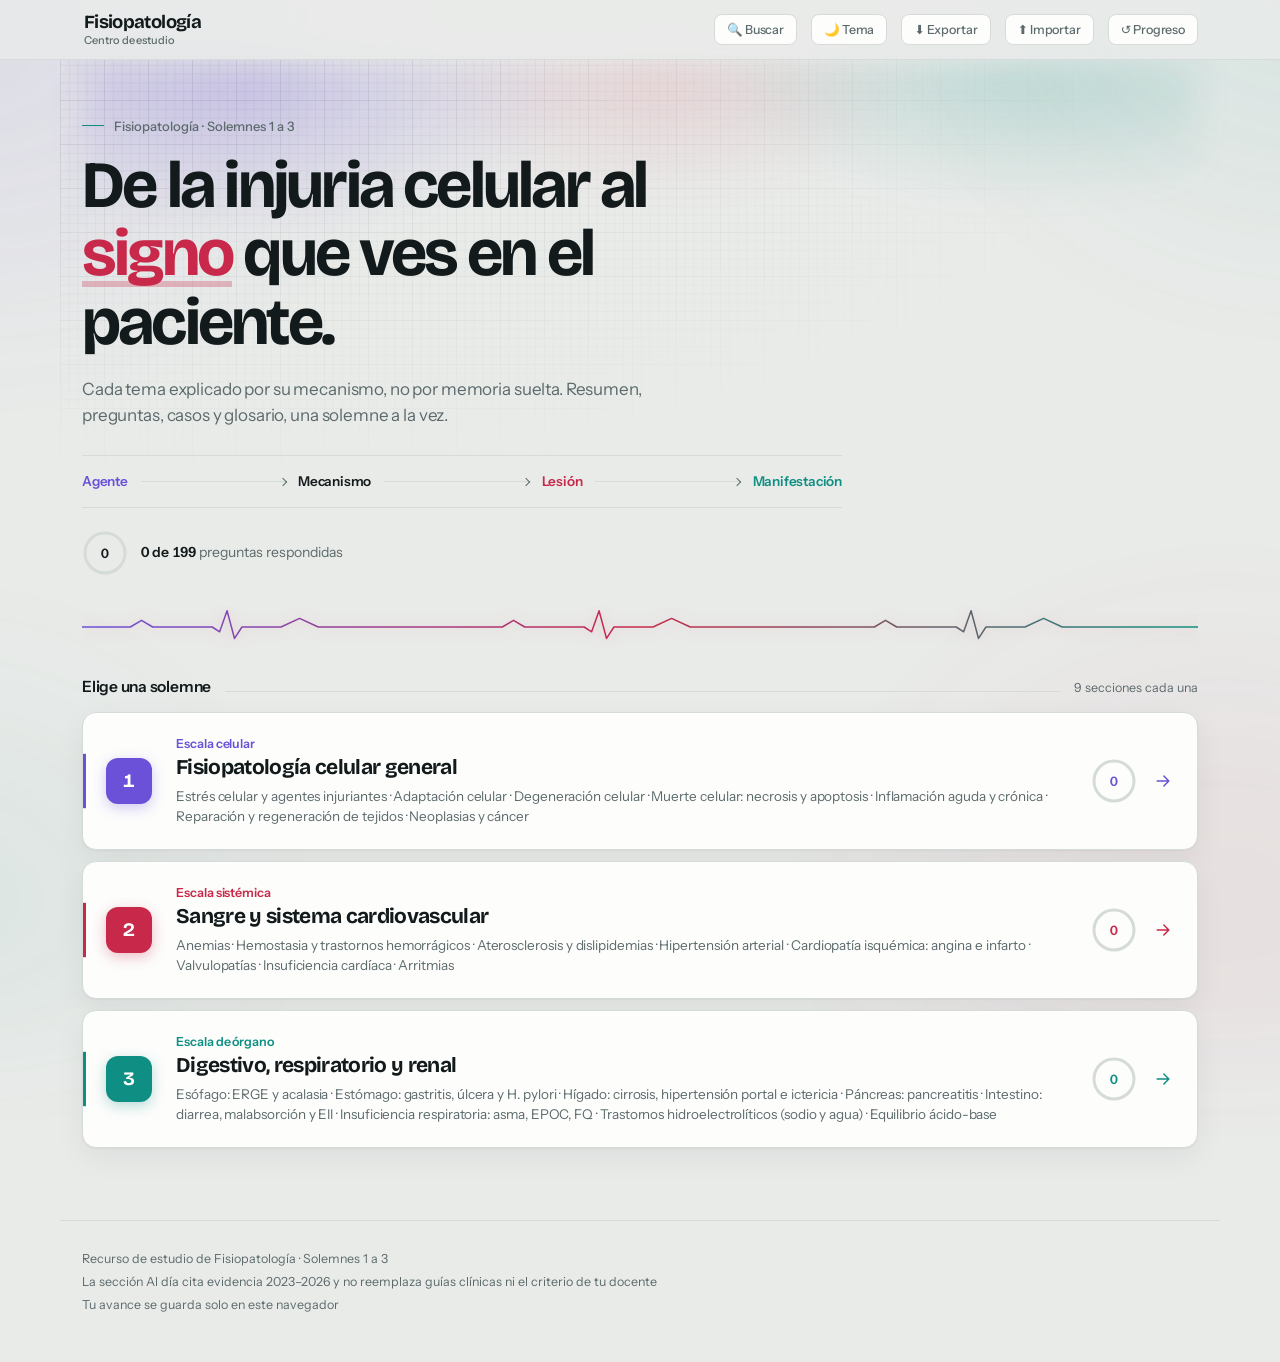
==== public/index.html @ 77cb5e93 "Arreglar tema y barra superior en movil" ====
<!doctype html>
<html lang="es">
<head>
<meta charset="utf-8">
<meta name="viewport" content="width=device-width, initial-scale=1">
<title>Fisiopatología · Centro de Estudio</title>
<link rel="preconnect" href="https://fonts.googleapis.com">
<link rel="preconnect" href="https://fonts.gstatic.com" crossorigin>
<link href="https://fonts.googleapis.com/css2?family=Bricolage+Grotesque:opsz,wght@12..96,400;12..96,500;12..96,600;12..96,700;12..96,800&family=Instrument+Sans:wght@400;500;600;700&display=swap" rel="stylesheet">
<link rel="stylesheet" href="styles.css?v=11">
<script>try{document.documentElement.setAttribute('data-theme',localStorage.getItem('fp_theme')==='dark'?'dark':'light');}catch(e){}</script>
</head>
<body>

<div id="boot" aria-hidden="true">
  <div class="boot-in">
    <svg class="boot-ecg" viewBox="0 0 420 78" preserveAspectRatio="xMidYMid meet">
      <defs><linearGradient id="bootgrad" x1="0" y1="0" x2="1" y2="0">
        <stop offset="0" stop-color="#6a51d8"/><stop offset=".5" stop-color="#c8294a"/><stop offset="1" stop-color="#0f8f83"/>
      </linearGradient></defs>
      <polyline points="0,39 122,39 134,31 146,39 192,39 200,45 208,11 216,53 224,39 260,39 276,27 292,39 420,39"/>
    </svg>
    <p class="boot-wm">Fisiopatología</p>
  </div>
</div>
<div class="topbar">
  <div class="topbar-in">
    <button class="brand" onclick="goHome()" aria-label="Inicio">
      <span class="wm"><b>Fisiopatología</b><small>Centro de estudio</small></span>
    </button>
    <div class="spacer"></div>
    <button class="tb-btn" onclick="openSearch()" title="Buscar en todo el contenido (tecla /)" aria-label="Buscar">🔍<span class="tbl"> Buscar</span></button>
    <button class="tb-btn" id="themeBtn" onclick="toggleTheme()" aria-label="Cambiar tema">🌙<span class="tbl"> Tema</span></button>
    <button class="tb-btn tb-opt" onclick="exportProgress()" title="Descargar tu progreso como archivo" aria-label="Exportar progreso">⬇<span class="tbl"> Exportar</span></button>
    <button class="tb-btn tb-opt" onclick="document.getElementById('importFile').click()" title="Cargar un progreso guardado" aria-label="Importar progreso">⬆<span class="tbl"> Importar</span></button>
    <button class="tb-btn tb-opt" onclick="resetProgress()" title="Borrar tu progreso guardado" aria-label="Reiniciar progreso">↺<span class="tbl"> Progreso</span></button>
    <input type="file" id="importFile" accept="application/json,.json" onchange="importProgress(this)" hidden>
  </div>
</div>

<main id="app"></main>
<div class="footer">
  Recurso de estudio de Fisiopatología · Solemnes 1 a 3<br>
  La sección Al día cita evidencia 2023–2026 y no reemplaza guías clínicas ni el criterio de tu docente<br>
  Tu avance se guarda solo en este navegador
</div>

<div id="searchOverlay" class="search-ov" hidden>
  <div class="search-box" role="dialog" aria-label="Buscar">
    <div class="search-top">
      <input id="searchInput" class="search-input" type="search" placeholder="Buscar en resúmenes, preguntas, casos, glosario…" autocomplete="off" oninput="runSearch()">
      <button class="search-close" onclick="closeSearch()" aria-label="Cerrar">✕</button>
    </div>
    <div id="searchResults" class="search-results"></div>
  </div>
</div>

<script src="data.js?v=11"></script>
<script src="app.js?v=11"></script>
</body>
</html>
---- public/styles.css ----
/* ============================================================
   FISIOPATOLOGIA
   Paleta: tinciones histologicas (violeta de cristal / carmin de
   eosina / azul de metileno). Textura: papel milimetrado de ECG.
   Tipografia: Bricolage Grotesque (titulares) + Instrument Sans (todo lo demas).
   ============================================================ */
:root{
  --bg:#e9ebe9; --panel:#fdfdfc; --ink:#131a1c; --muted:#5c6a6c; --line:#d5dbd8; --soft:#f1f4f2;
  --ok:#0e7a52; --okbg:#e2f2ea; --bad:#a81e3c; --badbg:#fae6ea;
  --shadow:0 1px 2px rgba(19,26,28,.05),0 10px 30px rgba(19,26,28,.06);
  --shadow-lift:0 3px 8px rgba(19,26,28,.07),0 24px 52px rgba(19,26,28,.13);
  --s1:#6a51d8; --s2:#c8294a; --s3:#0f8f83;
  --c:#0f8f83;
  --display:"Bricolage Grotesque","Instrument Sans",system-ui,sans-serif;
  --ui:"Instrument Sans",system-ui,-apple-system,sans-serif;
  --prose:var(--ui);
  --grid:rgba(19,26,28,.055);
  --r:16px;
}
[data-theme="dark"]{
  --bg:#0b1012; --panel:#131a1d; --ink:#e5ebe8; --muted:#8d9c9c; --line:#222d30; --soft:#0f171a;
  --ok:#45cf9b; --okbg:#0c2620; --bad:#ff7b95; --badbg:#28131a;
  --shadow:0 1px 2px rgba(0,0,0,.45),0 12px 32px rgba(0,0,0,.4);
  --shadow-lift:0 4px 14px rgba(0,0,0,.5),0 28px 60px rgba(0,0,0,.55);
  --grid:rgba(229,235,232,.042);
}
*{box-sizing:border-box}
html{scroll-behavior:smooth}
body{margin:0;background:var(--bg);color:var(--ink);font-family:var(--ui);font-size:15px;line-height:1.55;-webkit-font-smoothing:antialiased;text-rendering:optimizeLegibility;position:relative}
/* fondo animado: deriva lenta de los 3 colores de tincion, fijo detras de todo el contenido */
body::before{content:"";position:fixed;inset:-15vh -15vw;z-index:-1;pointer-events:none;opacity:.7;
  background:
    radial-gradient(38% 42% at 10% 15%,color-mix(in srgb,var(--s1) 15%,transparent),transparent 70%),
    radial-gradient(34% 40% at 90% 10%,color-mix(in srgb,var(--s3) 13%,transparent),transparent 72%),
    radial-gradient(36% 46% at 85% 92%,color-mix(in srgb,var(--s2) 11%,transparent),transparent 72%),
    radial-gradient(30% 38% at 8% 90%,color-mix(in srgb,var(--s3) 9%,transparent),transparent 74%);
  filter:blur(70px);
  animation:bgDrift 42s ease-in-out infinite alternate}
@keyframes bgDrift{
  0%{transform:translate3d(0,0,0) scale(1)}
  50%{transform:translate3d(2.5%,-3%,0) scale(1.07)}
  100%{transform:translate3d(-3%,2%,0) scale(1.03)}
}
h1,h2,h3{font-family:var(--display);font-weight:700;letter-spacing:-.025em;line-height:1.04;margin:0}
button{font-family:inherit;cursor:pointer;color:inherit}
a{color:inherit}
.num{font-variant-numeric:tabular-nums}
::selection{background:color-mix(in srgb,var(--c) 26%,transparent)}
:focus-visible{outline:2px solid var(--c);outline-offset:3px;border-radius:6px}

/* ---------------- motion ---------------- */
@keyframes rise{from{opacity:0;transform:translateY(15px)}to{opacity:1;transform:none}}
@keyframes riseSm{from{opacity:0;transform:translateY(8px)}to{opacity:1;transform:none}}
@keyframes fadeIn{from{opacity:0}to{opacity:1}}
@keyframes growX{from{transform:scaleX(0)}to{transform:scaleX(1)}}
@keyframes trace{to{stroke-dashoffset:0}}
@keyframes ringIn{from{stroke-dashoffset:var(--ci)}to{stroke-dashoffset:var(--off)}}
@keyframes pop{0%{transform:scale(.97)}55%{transform:scale(1.015)}100%{transform:scale(1)}}
@keyframes nudge{0%,100%{transform:translateX(0)}25%{transform:translateX(-5px)}55%{transform:translateX(4px)}80%{transform:translateX(-2px)}}
@keyframes flipIn{from{opacity:0;transform:translateY(10px) scale(.99)}to{opacity:1;transform:none}}
@media (prefers-reduced-motion:reduce){*{animation:none!important;transition:none!important}}


/* ---------------- arranque: monitor que pasa de linea plana a latido ---------------- */
#boot{position:fixed;inset:0;z-index:100;background:var(--bg);display:grid;place-items:center;
  animation:bootOut .55s 1.05s cubic-bezier(.6,0,.35,1) forwards}
#boot.skip{animation-delay:.15s;animation-duration:.35s}
@keyframes bootOut{to{opacity:0;visibility:hidden;transform:translateY(-10px)}}
.boot-in{text-align:center}
.boot-ecg{width:min(400px,74vw);height:78px;display:block;margin:0 auto}
.boot-ecg polyline{fill:none;stroke:url(#bootgrad);stroke-width:2;vector-effect:non-scaling-stroke;
  stroke-linecap:round;stroke-linejoin:round;stroke-dasharray:620;stroke-dashoffset:620;
  animation:trace .9s .12s cubic-bezier(.45,.5,.3,1) forwards}
.boot-wm{font-family:var(--display);font-size:15.5px;font-weight:600;letter-spacing:-.022em;color:var(--muted);
  margin:10px 0 0;animation:riseSm .5s .52s both}
/* Si el sistema pide menos movimiento, la portada no aparece: nunca puede bloquear la app. */
@media (prefers-reduced-motion:reduce){#boot{display:none}}

/* ---------------- top bar ---------------- */
.topbar{position:sticky;top:0;z-index:40;background:color-mix(in srgb,var(--bg) 82%,transparent);backdrop-filter:blur(14px) saturate(1.4);border-bottom:1px solid var(--line)}
.topbar-in{max-width:1160px;margin:0 auto;padding:11px 22px;display:flex;align-items:center;gap:14px}
.brand{display:flex;align-items:center;gap:11px;background:none;border:0;padding:2px;cursor:pointer}
.brand .mark{width:34px;height:34px;border-radius:9px;flex:none;display:grid;place-items:center;background:var(--ink);transition:transform .22s cubic-bezier(.2,.7,.3,1)}
.brand:hover .mark{transform:translateY(-2px) rotate(-3deg)}
.brand .mark svg{width:23px;height:15px}
.brand .mark polyline{fill:none;stroke:url(#brandgrad);stroke-width:3.2;stroke-linecap:round;stroke-linejoin:round;stroke-dasharray:120;stroke-dashoffset:120;animation:trace 2.2s .1s ease forwards}
.brand .wm{display:flex;flex-direction:column;text-align:left;line-height:1}
.brand .wm b{font-family:var(--display);font-weight:700;font-size:18.5px;letter-spacing:-.035em}
.brand .wm small{font-size:11px;font-weight:500;color:var(--muted);margin-top:3px;letter-spacing:-.005em}
.spacer{flex:1}
.tb-btn{border:1px solid var(--line);background:var(--panel);color:var(--muted);border-radius:8px;padding:7px 12px;font-size:12.5px;font-weight:500;letter-spacing:-.01em;transition:color .15s,border-color .15s,transform .15s}
.tb-btn:hover{color:var(--ink);border-color:color-mix(in srgb,var(--ink) 28%,var(--line));transform:translateY(-1px)}
/* touch-action:manipulation desactiva el doble-toque-para-zoom del navegador:
   sin esto, tocar rapido dos veces un boton deszoomaba la pagina en el celular. */
button,.tb-btn,.btn,.opt,.pbtn,.sbtn,.chpb,.se-item,.solrow,.hubcard,.tp{touch-action:manipulation}
.topbar-in{flex-wrap:nowrap}
.tb-btn{white-space:nowrap;flex:none}
@media(max-width:760px){
  /* solo iconos: los rotulos ocupaban mas ancho del disponible y desbordaban */
  .tb-btn .tbl{display:none}
  .tb-btn{padding:8px 10px;font-size:15px;line-height:1;min-height:38px}
  .topbar-in{gap:7px;padding:9px 12px}
  .brand .wm b{font-size:16px}
}
@media(max-width:560px){
  .brand .wm small{display:none}
  .brand .mark{width:30px;height:30px}
  .tb-btn{padding:8px 9px;font-size:14px}
  .topbar-in{gap:5px;padding:9px 10px}
}
@media(max-width:400px){
  /* todo sigue accesible: se encoge, no se esconde */
  .brand .wm b{font-size:14.5px}
  .tb-btn{padding:7px 7px;font-size:13.5px}
  .topbar-in{gap:4px;padding:8px 8px}
}

.wrap{max-width:1160px;margin:0 auto;padding:26px 22px 72px;animation:fadeIn .3s ease both}
.crumb{display:flex;gap:8px;align-items:center;color:var(--muted);font-size:12.5px;margin-bottom:24px;flex-wrap:wrap;animation:riseSm .4s both}
.crumb button{background:none;border:0;color:var(--muted);font:inherit;padding:0;transition:color .15s}
.crumb button:hover{color:var(--c)}
.crumb .sep{opacity:.4}

/* ---------------- HOME hero ---------------- */
/* La textura va en ::before para que NUNCA ocupe altura en el flujo. */
.hero{position:relative;isolation:isolate;padding:30px 0 4px}
.hero::before{content:"";position:absolute;inset:-30px -22px -10px;z-index:0;pointer-events:none;
  background-image:linear-gradient(var(--grid) 1px,transparent 1px),linear-gradient(90deg,var(--grid) 1px,transparent 1px),
                   linear-gradient(var(--grid) 1px,transparent 1px),linear-gradient(90deg,var(--grid) 1px,transparent 1px);
  background-size:44px 44px,44px 44px,8.8px 8.8px,8.8px 8.8px;
  -webkit-mask-image:radial-gradient(120% 100% at 12% 0%,#000 0%,transparent 72%);
  mask-image:radial-gradient(120% 100% at 12% 0%,#000 0%,transparent 72%);
  animation:fadeIn 1.2s .1s ease both}
/* aura de tincion: brillo tenue de los 3 colores del curso detras del hero */
.hero::after{content:"";position:absolute;inset:-24px 0 auto 0;height:330px;z-index:0;pointer-events:none;
  background:radial-gradient(44% 66% at 15% 6%,color-mix(in srgb,var(--s1) 24%,transparent),transparent 70%),
             radial-gradient(40% 60% at 84% 0%,color-mix(in srgb,var(--s3) 20%,transparent),transparent 72%),
             radial-gradient(32% 54% at 52% 2%,color-mix(in srgb,var(--s2) 13%,transparent),transparent 74%);
  filter:blur(16px);opacity:.6;animation:fadeIn 1.7s .15s ease both}
.hero>*{position:relative;z-index:1}
.eyebrow{font-size:13px;font-weight:500;color:var(--muted);margin:0;display:flex;align-items:center;gap:10px;animation:rise .55s .05s both}
.eyebrow::before{content:"";width:22px;height:1px;background:var(--c);flex:none;animation:growX .6s .15s both;transform-origin:left}
.hero h1{font-size:clamp(36px,7vw,66px);margin:16px 0 0;letter-spacing:-.042em;font-weight:700;max-width:15ch;animation:rise .75s .12s cubic-bezier(.2,.7,.3,1) both}
.hero h1 em{font-style:normal;color:var(--s2);position:relative;white-space:nowrap}
.hero h1 em::after{content:"";position:absolute;left:0;right:0;bottom:.1em;height:.09em;background:currentColor;opacity:.28;transform-origin:left;animation:growX .7s .7s cubic-bezier(.2,.7,.3,1) both}
.lede{font-size:17px;line-height:1.58;color:var(--muted);max-width:54ch;letter-spacing:-.008em;margin:18px 0 0;animation:rise .7s .22s both}

/* cadena fisiopatologica */
.chain{display:flex;align-items:center;flex-wrap:wrap;margin:26px 0 0;padding:15px 0;border-top:1px solid var(--line);border-bottom:1px solid var(--line);max-width:760px;animation:rise .7s .3s both}
.chain span{font-size:13.5px;font-weight:600;letter-spacing:-.015em;color:var(--ink);white-space:nowrap}
.chain i{flex:1;min-width:20px;height:1px;background:var(--line);position:relative;margin:0 13px;transform-origin:left}
.chain i::after{content:"";position:absolute;right:-1px;top:-2.5px;width:5px;height:5px;border-top:1px solid var(--muted);border-right:1px solid var(--muted);transform:rotate(45deg)}
.chain i:nth-of-type(1){animation:growX .45s .5s both}
.chain i:nth-of-type(2){animation:growX .45s .64s both}
.chain i:nth-of-type(3){animation:growX .45s .78s both}
.chain span:nth-child(1){color:var(--s1)}
.chain span:nth-child(5){color:var(--s2)}
.chain span:nth-child(7){color:var(--s3)}
@media(max-width:680px){.chain span{font-size:12px}.chain i{margin:0 8px;min-width:12px}}

.herostat{display:flex;align-items:center;gap:13px;margin-top:22px;animation:rise .7s .4s both}
.herostat .ring{flex:none;color:var(--ink);--rtrack:var(--line)}
.hs-tx{font-size:14px;color:var(--muted);max-width:30ch;margin:0}
.hs-tx b{color:var(--ink);font-weight:600;font-variant-numeric:tabular-nums}

.ring{width:46px;height:46px}
.ring circle.trk{stroke:var(--rtrack,rgba(0,0,0,.12))}
.ring circle.val{stroke:currentColor;animation:ringIn 1.15s .35s cubic-bezier(.2,.7,.3,1) both}
.ringt{font-family:var(--ui);font-size:13px;font-weight:600;fill:currentColor;font-variant-numeric:tabular-nums}

/* trazado ECG: separador vivo, sin ocupar bloque muerto */
.ecgline{margin:30px 0 0;height:42px}
.ecgline svg{display:block;width:100%;height:42px}
.ecgline polyline{fill:none;stroke:url(#ecggrad);stroke-width:1.5;vector-effect:non-scaling-stroke;stroke-linecap:round;stroke-linejoin:round;
  filter:drop-shadow(0 1px 7px color-mix(in srgb,var(--s2) 26%,transparent));
  stroke-dasharray:2800;stroke-dashoffset:2800;animation:trace 3s .45s cubic-bezier(.35,.6,.4,1) forwards}

/* ---------------- selector de solemnes ---------------- */
.picklabel{display:flex;align-items:baseline;gap:14px;margin:26px 0 14px;animation:rise .6s .48s both}
.picklabel h2{font-size:15.5px;font-family:var(--ui);font-weight:600;letter-spacing:-.015em}
.picklabel i{flex:1;height:1px;background:var(--line)}
.picklabel span{font-size:12.5px;color:var(--muted)}

.sollist{display:flex;flex-direction:column;gap:11px}
.solrow{display:grid;grid-template-columns:auto 1fr auto;gap:24px;align-items:center;width:100%;text-align:left;
  background:var(--panel);border:1px solid var(--line);border-radius:14px;box-shadow:var(--shadow);
  padding:22px 24px 22px 23px;position:relative;overflow:hidden;
  transition:transform .22s cubic-bezier(.2,.7,.3,1),box-shadow .22s,border-color .2s;animation:rise .6s both}
.solrow::before{content:"";position:absolute;left:0;top:0;bottom:0;width:3px;background:var(--c);transform:scaleY(.4);transform-origin:center;transition:transform .25s cubic-bezier(.2,.7,.3,1)}
.solrow:hover::before{transform:scaleY(1)}
.solrow::after{content:"";position:absolute;inset:0;z-index:0;pointer-events:none;opacity:0;transition:opacity .22s;
  background:radial-gradient(120% 140% at 0% 50%,color-mix(in srgb,var(--c) 7%,transparent),transparent 60%)}
.solrow:hover::after{opacity:1}
.solrow>*{position:relative;z-index:1}
.solrow:nth-child(1){animation-delay:.55s}
.solrow:nth-child(2){animation-delay:.64s}
.solrow:nth-child(3){animation-delay:.73s}
.solrow:hover{transform:translateY(-3px);box-shadow:var(--shadow-lift);border-color:color-mix(in srgb,var(--c) 35%,var(--line))}
.sr-chip{width:46px;height:46px;border-radius:12px;flex:none;display:grid;place-items:center;background:var(--c);color:#fff;
  font-family:var(--display);font-size:19px;font-weight:700;letter-spacing:-.03em;font-variant-numeric:tabular-nums;
  box-shadow:0 4px 14px color-mix(in srgb,var(--c) 30%,transparent);
  transition:transform .25s cubic-bezier(.2,.7,.3,1),box-shadow .25s}
.solrow:hover .sr-chip{transform:translateY(-3px) rotate(-3deg);box-shadow:0 8px 20px color-mix(in srgb,var(--c) 42%,transparent)}
.sr-mid{min-width:0}
.sr-scale{font-size:12.5px;font-weight:600;color:var(--c);letter-spacing:-.005em}
.solrow h2{font-size:21px;margin:5px 0 0;letter-spacing:-.032em;line-height:1.12}
.sr-topics{display:-webkit-box;-webkit-line-clamp:2;-webkit-box-orient:vertical;overflow:hidden;
  font-size:13.5px;line-height:1.5;color:var(--muted);margin-top:7px;letter-spacing:-.005em}
.sr-end{display:flex;align-items:center;gap:16px;flex:none}
.sr-end .ring{color:var(--c);--rtrack:var(--line)}
.sr-go{display:inline-flex;color:var(--c);transition:transform .22s}
.sr-go svg{width:20px;height:20px}
.solrow:hover .sr-go{transform:translateX(5px)}
@media(max-width:760px){
  .solrow{grid-template-columns:auto 1fr;gap:16px;padding:20px 18px 20px 16px;row-gap:14px}
  .sr-end{grid-column:1/-1;justify-content:space-between;width:100%;padding-top:2px;border-top:1px solid var(--line)}
  .sr-end .ring{margin-top:12px}
  .sr-go{margin-top:12px}
  .sr-chip{width:40px;height:40px;font-size:17px}
  .solrow h2{font-size:19px}
}

/* ---------------- HUB ---------------- */
.idhead{display:flex;align-items:flex-start;gap:18px;margin-bottom:30px;flex-wrap:wrap;animation:rise .55s .04s both}
.idhead .glyph{width:58px;height:58px;border-radius:12px;flex:none;display:grid;place-items:center;color:#fff;background:var(--c);font-family:var(--display);font-size:20px;font-weight:700;letter-spacing:-.02em}
.idhead h1{font-size:clamp(25px,4.2vw,36px);letter-spacing:-.035em}
.idhead p{font-family:var(--prose);margin:7px 0 0;color:var(--muted);font-size:15.5px;line-height:1.5;letter-spacing:-.008em;max-width:56ch}
.idprog{width:100%;max-width:340px;margin-top:4px}
.idprog .lbl{font-size:12.5px;color:var(--muted);display:flex;justify-content:space-between;margin-bottom:7px}
.idprog .lbl b{font-weight:600;color:var(--ink);font-variant-numeric:tabular-nums}
.idprog .track{height:5px;background:var(--soft);border:1px solid var(--line);border-radius:3px;overflow:hidden}
.idprog .track>i{display:block;height:100%;background:var(--c);transform-origin:left;animation:growX .85s .25s cubic-bezier(.2,.7,.3,1) both}

.hub{display:grid;grid-template-columns:repeat(3,1fr);gap:1px;background:var(--line);border:1px solid var(--line);border-radius:var(--r);overflow:hidden}
@media(max-width:860px){.hub{grid-template-columns:repeat(2,1fr)}}
@media(max-width:540px){.hub{grid-template-columns:1fr}}
.hubcard{background:var(--panel);border:0;padding:22px 20px;text-align:left;display:flex;flex-direction:column;min-height:158px;position:relative;transition:background .18s;animation:riseSm .45s both}
.hubcard:nth-child(1){animation-delay:.10s}.hubcard:nth-child(2){animation-delay:.15s}.hubcard:nth-child(3){animation-delay:.20s}
.hubcard:nth-child(4){animation-delay:.25s}.hubcard:nth-child(5){animation-delay:.30s}.hubcard:nth-child(6){animation-delay:.35s}
.hubcard:nth-child(7){animation-delay:.40s}.hubcard:nth-child(8){animation-delay:.45s}.hubcard:nth-child(9){animation-delay:.50s}
.hubcard:hover{background:color-mix(in srgb,var(--c) 5%,var(--panel))}
.hubcard .ic{width:34px;height:34px;color:var(--c);margin-bottom:14px;display:grid;place-items:center;transition:transform .25s cubic-bezier(.2,.7,.3,1)}
.hubcard:hover .ic{transform:translateY(-3px) scale(1.06)}
.hubcard .ic svg{width:25px;height:25px}
.hubcard h3{font-family:var(--ui);font-size:16.5px;font-weight:600;letter-spacing:-.015em}
.hubcard .hd{font-family:var(--prose);color:var(--muted);font-size:14px;line-height:1.46;letter-spacing:-.005em;margin-top:5px;flex:1}
.hubcard .hm{font-size:12.5px;color:var(--muted);margin-top:14px;font-variant-numeric:tabular-nums}
.hubcard .arrow{position:absolute;top:22px;right:20px;color:var(--c);opacity:0;transform:translateX(-6px);transition:.2s}
.hubcard .arrow svg{width:18px;height:18px}
.hubcard:hover .arrow{opacity:1;transform:none}

/* ---------------- section shell ---------------- */
.backbtn{border:1px solid var(--line);background:var(--panel);color:var(--muted);border-radius:8px;padding:7px 13px;font-size:12.5px;font-weight:500;display:inline-flex;gap:7px;align-items:center;margin-bottom:22px;transition:color .15s,border-color .15s,gap .18s;animation:riseSm .4s .04s both}
.backbtn:hover{color:var(--ink);border-color:color-mix(in srgb,var(--ink) 28%,var(--line));gap:10px}
.backbtn svg{width:16px;height:16px}
.sechead{display:flex;align-items:center;gap:14px;margin-bottom:26px;padding-bottom:20px;border-bottom:1px solid var(--line);animation:rise .5s .08s both}
.sechead .ic{width:38px;height:38px;color:var(--c);flex:none;display:grid;place-items:center}
.sechead .ic svg{width:27px;height:27px}
.sechead h2{font-family:var(--display);font-size:27px;letter-spacing:-.032em}
.sechead p{font-family:var(--prose);margin:3px 0 0;color:var(--muted);font-size:14.5px;letter-spacing:-.005em}

/* ---------------- notes index ---------------- */
.secintro{font-family:var(--prose);color:var(--muted);font-size:15.5px;letter-spacing:-.008em;margin:0 0 20px;animation:riseSm .45s .12s both}
.tindex{border:1px solid var(--line);border-radius:var(--r);overflow:hidden;background:var(--panel);box-shadow:var(--shadow);animation:rise .5s .16s both}
.trow{display:flex;align-items:center;gap:16px;width:100%;text-align:left;background:none;border:0;border-bottom:1px solid var(--line);padding:17px 20px;transition:background .16s,padding-left .16s}
.trow:last-child{border-bottom:0}
.trow:hover{background:color-mix(in srgb,var(--c) 5%,var(--panel));padding-left:26px}
.trow .tn{font-size:12.5px;color:var(--muted);flex:none;width:20px;font-variant-numeric:tabular-nums}
.trow.read .tn{color:var(--c);font-weight:600}
.trow .ti{flex:1;min-width:0}
.trow .ti h4{font-family:var(--ui);font-size:16.5px;font-weight:600;margin:0;letter-spacing:-.015em}
.trow .tmeta{font-size:12.5px;color:var(--muted)}
.trow .chev{display:inline-flex;align-items:center;gap:9px;color:var(--muted);flex:none;transition:color .16s,transform .16s}
.trow .chev svg{width:18px;height:18px}
.trow:hover .chev{color:var(--c);transform:translateX(3px)}
.tick{color:var(--ok);display:inline-flex}
.tick svg{width:15px;height:15px}

/* ---------------- reading view ---------------- */
.readbar{display:flex;align-items:center;justify-content:space-between;gap:12px;margin-bottom:13px;animation:riseSm .4s both}
.btn-mini{border:1px solid var(--line);background:var(--panel);color:var(--muted);border-radius:8px;padding:7px 12px;font-size:12.5px;font-weight:500;display:inline-flex;gap:6px;align-items:center;transition:color .15s,border-color .15s,gap .18s}
.btn-mini:hover{color:var(--ink);border-color:color-mix(in srgb,var(--ink) 28%,var(--line));gap:9px}
.btn-mini svg{width:15px;height:15px}
.rpos{font-size:12.5px;color:var(--muted);font-variant-numeric:tabular-nums}
.reading{background:var(--panel);border:1px solid var(--line);border-radius:var(--r);box-shadow:var(--shadow);padding:38px 44px 34px;margin-top:16px;max-width:70ch;animation:rise .55s .08s both}
@media(max-width:640px){.reading{padding:26px 22px}}
.rkicker{font-size:12.5px;font-weight:600;color:var(--c)}
.rtitle{font-family:var(--display);font-size:clamp(28px,4.8vw,40px);font-weight:700;margin:10px 0 0;letter-spacing:-.04em;line-height:1.03}
.rrule{height:1px;background:var(--line);margin:24px 0 0;transform-origin:left;animation:growX .7s .3s cubic-bezier(.2,.7,.3,1) both}
.kp{padding:24px 0;border-bottom:1px solid var(--line);animation:riseSm .5s both}
.kp:nth-child(1){animation-delay:.22s}.kp:nth-child(2){animation-delay:.30s}.kp:nth-child(3){animation-delay:.38s}
.kp:nth-child(4){animation-delay:.46s}.kp:nth-child(5){animation-delay:.54s}
.kp:last-child{border-bottom:0;padding-bottom:8px}
.kp h4{font-family:var(--display);font-size:14px;font-weight:700;letter-spacing:-.015em;color:var(--c);margin:0 0 12px}
.kp ul{margin:0;padding:0;list-style:none}
.kp li{font-family:var(--prose);font-size:16.5px;line-height:1.64;letter-spacing:-.008em;position:relative;padding-left:19px;margin:11px 0}
.kp li::before{content:"";position:absolute;left:0;top:.72em;width:9px;height:1px;background:var(--c);opacity:.65}
.kp li b{font-weight:600;color:var(--ink)}
.readcta{margin-top:26px;padding-top:24px;border-top:1px solid var(--line)}
.readnav{display:flex;gap:14px;margin-top:16px;max-width:74ch;animation:riseSm .5s .5s both}
.rn-sp{flex:1}
.rn-btn{flex:1;min-width:0;display:flex;align-items:center;gap:12px;background:var(--panel);border:1px solid var(--line);border-radius:12px;padding:15px 17px;box-shadow:var(--shadow);text-align:left;transition:transform .18s cubic-bezier(.2,.7,.3,1),border-color .18s}
.rn-btn:hover{transform:translateY(-3px);border-color:color-mix(in srgb,var(--c) 45%,var(--line))}
.rn-btn.next{justify-content:flex-end;text-align:right}
.rn-btn span{display:flex;flex-direction:column;min-width:0;font-weight:600;font-size:14px;letter-spacing:-.01em}
.rn-btn small{font-size:12px;color:var(--muted);font-weight:400;margin-bottom:2px}
.rn-btn svg{width:19px;height:19px;color:var(--c);flex:none;transition:transform .18s}
.rn-btn:hover svg{transform:translateX(-3px)}
.rn-btn.next:hover svg{transform:translateX(3px)}

/* ---------------- quiz ---------------- */
.qmeta{display:flex;justify-content:space-between;align-items:center;gap:12px;margin-bottom:12px;flex-wrap:wrap}
.qmeta .prog{font-size:12.5px;color:var(--muted);font-variant-numeric:tabular-nums}
.bar{height:3px;background:var(--soft);border-radius:2px;overflow:hidden}
.bar>i{display:block;height:100%;width:0;border-radius:2px;transition:width .4s cubic-bezier(.2,.7,.3,1)}
.qcard{background:var(--panel);border:1px solid var(--line);border-radius:var(--r);box-shadow:var(--shadow);padding:28px;animation:flipIn .4s both}
@media(max-width:600px){.qcard{padding:22px 18px}}
.qcard .qn{font-size:12.5px;color:var(--muted);font-variant-numeric:tabular-nums}
.qcard .qtext{font-family:var(--display);font-size:22px;font-weight:600;margin:10px 0 22px;line-height:1.24;letter-spacing:-.028em;max-width:46ch}
.opt{display:flex;gap:13px;align-items:flex-start;width:100%;text-align:left;border:1px solid var(--line);background:var(--panel);border-radius:11px;padding:14px 16px;margin-bottom:9px;font-size:15px;line-height:1.45;transition:border-color .15s,background .15s,transform .15s;animation:riseSm .35s both}
.opt:nth-of-type(1){animation-delay:.06s}.opt:nth-of-type(2){animation-delay:.12s}
.opt:nth-of-type(3){animation-delay:.18s}.opt:nth-of-type(4){animation-delay:.24s}
.opt:hover:not(:disabled){border-color:color-mix(in srgb,var(--c) 60%,var(--line));background:color-mix(in srgb,var(--c) 4%,var(--panel));transform:translateX(3px)}
.opt:active:not(:disabled){transform:scale(.995)}
.opt .lt{font-size:13px;font-weight:600;flex:none;width:16px;color:var(--muted);padding-top:1px}
.opt.correct{border-color:var(--ok);background:var(--okbg);animation:pop .45s ease both}
.opt.correct .lt{color:var(--ok)}
.opt.wrong{border-color:var(--bad);background:var(--badbg);animation:nudge .42s ease both}
.opt.wrong .lt{color:var(--bad)}
.opt:disabled{cursor:default}
.explain{font-family:var(--prose);margin-top:10px;border-radius:11px;padding:16px 18px;font-size:15px;line-height:1.56;letter-spacing:-.005em;border:1px solid var(--line);background:var(--soft);border-left-width:3px;animation:rise .4s both}
.explain.ok{border-left-color:var(--ok)}
.explain.no{border-left-color:var(--bad)}
.explain b{font-family:var(--ui);font-size:14px;font-weight:600;letter-spacing:-.01em}
.explain.ok b{color:var(--ok)}
.explain.no b{color:var(--bad)}
.qnav{display:flex;justify-content:space-between;gap:10px;margin-top:20px}
.btn{border:1px solid var(--line);background:var(--panel);border-radius:9px;padding:11px 18px;font-weight:600;font-size:13.5px;letter-spacing:-.01em;transition:border-color .15s,transform .15s,filter .15s}
.btn:hover:not(:disabled){border-color:color-mix(in srgb,var(--ink) 28%,var(--line));transform:translateY(-2px)}
.btn:active:not(:disabled){transform:translateY(0)}
.btn.primary{color:#fff;border-color:transparent}
.btn.primary:hover:not(:disabled){filter:brightness(1.09)}
.btn:disabled{opacity:.35;cursor:default}
.result{text-align:center;padding:38px 20px}
.result .big{font-family:var(--display);font-size:60px;font-weight:700;line-height:1;letter-spacing:-.05em;font-variant-numeric:tabular-nums;animation:rise .6s .35s both}
.result .lbl{font-size:13.5px;color:var(--muted);margin-top:10px;animation:riseSm .5s .45s both}
.result p{font-family:var(--prose);font-size:15px;color:var(--muted);margin-top:10px;animation:riseSm .5s .55s both}
.donut{width:128px;height:128px;margin:0 auto 8px;transform:rotate(-90deg)}
.donut circle.dval{animation:ringIn 1.2s .2s cubic-bezier(.2,.7,.3,1) both}
.topicpick{display:flex;flex-wrap:wrap;gap:7px;margin-bottom:24px;animation:riseSm .45s .1s both}
.tp{border:1px solid var(--line);background:var(--panel);color:var(--muted);border-radius:7px;padding:8px 12px;font-size:12.5px;font-weight:500;letter-spacing:-.01em;transition:color .15s,border-color .15s,transform .15s}
.tp:hover{color:var(--ink);transform:translateY(-2px)}
.tp.active{color:#fff;border-color:transparent}
.tp .badge2{font-size:12px;opacity:.65;margin-left:6px;font-variant-numeric:tabular-nums}

/* ---------------- cases ---------------- */
.case{background:var(--panel);border:1px solid var(--line);border-radius:var(--r);box-shadow:var(--shadow);padding:26px;margin-bottom:14px;max-width:74ch;animation:rise .5s both}
.case:nth-child(1){animation-delay:.10s}.case:nth-child(2){animation-delay:.19s}.case:nth-child(3){animation-delay:.28s}
@media(max-width:600px){.case{padding:20px}}
.case .ctag{font-size:12px;font-weight:600;color:var(--c);border:1px solid color-mix(in srgb,var(--c) 40%,var(--line));padding:4px 10px;border-radius:5px;display:inline-block}
.case h3{font-size:22px;margin:14px 0 0;letter-spacing:-.03em}
.case .vitals{display:flex;flex-wrap:wrap;gap:0;margin:16px 0;border-top:1px solid var(--line);border-bottom:1px solid var(--line)}
.vital{font-size:13px;padding:9px 14px 9px 0;margin-right:14px;color:var(--ink);border-right:1px solid var(--line);font-variant-numeric:tabular-nums}
.vital:last-child{border-right:0;margin-right:0}
.case p{font-family:var(--prose);font-size:16px;line-height:1.6;letter-spacing:-.008em;margin:0}
.case .q{font-family:var(--display);font-weight:600;font-size:17px;letter-spacing:-.02em;margin:18px 0 6px}
.reveal{border:1px solid var(--line);border-left:3px solid var(--c);border-radius:10px;overflow:hidden;margin-top:10px;background:var(--soft)}
.reveal>summary{list-style:none;cursor:pointer;padding:13px 16px;font-size:13.5px;font-weight:600;color:var(--c);display:flex;gap:8px;align-items:center;letter-spacing:-.01em;transition:gap .18s}
.reveal>summary:hover{gap:11px}
.reveal>summary::-webkit-details-marker{display:none}
.reveal[open]>summary{border-bottom:1px solid var(--line)}
.reveal .rc{font-family:var(--prose);font-size:15.5px;line-height:1.6;letter-spacing:-.005em;padding:14px 16px 16px;animation:riseSm .35s both}

/* ---------------- flashcards ---------------- */
.fcwrap{max-width:580px;margin:0 auto;animation:rise .5s .06s both}
.flash{perspective:1800px;height:290px;margin:14px 0 18px}
.flash-in{position:relative;width:100%;height:100%;transition:transform .62s cubic-bezier(.2,.8,.28,1);transform-style:preserve-3d;cursor:pointer}
.flash.flipped .flash-in{transform:rotateY(180deg)}
.face{position:absolute;inset:0;backface-visibility:hidden;border-radius:var(--r);border:1px solid var(--line);background:var(--panel);box-shadow:var(--shadow);display:flex;align-items:center;justify-content:center;padding:34px;text-align:center}
.face .lab{position:absolute;top:16px;left:18px;font-size:12px;color:var(--muted)}
.face .txt{font-family:var(--display);font-size:24px;font-weight:600;line-height:1.22;letter-spacing:-.03em}
.back{transform:rotateY(180deg);background:color-mix(in srgb,var(--c) 16%,#0f1416);border-color:color-mix(in srgb,var(--c) 50%,transparent)}
.back .lab{color:color-mix(in srgb,var(--c) 45%,#fff)}
.back .txt{font-family:var(--prose);font-size:17px;font-weight:400;line-height:1.52;letter-spacing:-.012em;color:#f4f7f6}
.fcbtns{display:flex;gap:9px;justify-content:center}

/* ---------------- reference tables ---------------- */
.reftable{background:var(--panel);border:1px solid var(--line);border-radius:var(--r);box-shadow:var(--shadow);overflow:hidden;margin-bottom:16px;animation:rise .5s both}
.reftable:nth-child(1){animation-delay:.10s}.reftable:nth-child(2){animation-delay:.2s}
.reftable h3{font-family:var(--ui);font-size:14.5px;font-weight:600;letter-spacing:-.01em;margin:0;padding:15px 18px;border-bottom:1px solid var(--line)}
table{width:100%;border-collapse:collapse;font-size:14px}
th,td{text-align:left;padding:11px 18px;border-bottom:1px solid var(--line);vertical-align:top}
th{font-size:12.5px;color:var(--muted);font-weight:500}
tbody tr:last-child td{border-bottom:0}
tbody tr{transition:background .15s}
tbody tr:hover{background:var(--soft)}
td.val{font-size:13.5px;white-space:nowrap;color:var(--c);font-variant-numeric:tabular-nums}
td:first-child{font-weight:500}

/* ---------------- al dia ---------------- */
.updcard{background:var(--panel);border:1px solid var(--line);border-left:3px solid var(--c);border-radius:12px;box-shadow:var(--shadow);padding:22px 24px;margin-bottom:14px;max-width:74ch;animation:rise .5s both}
.updcard:nth-of-type(1){animation-delay:.12s}.updcard:nth-of-type(2){animation-delay:.21s}.updcard:nth-of-type(3){animation-delay:.30s}
.updcard .top{display:flex;gap:12px;align-items:baseline;margin-bottom:10px}
.updcard h3{font-size:19px;letter-spacing:-.028em}
.updcard .yr{font-size:12.5px;color:var(--muted);margin-left:auto;white-space:nowrap;font-variant-numeric:tabular-nums}
.updcard>div:not(.top):not(.link){font-family:var(--prose);font-size:15.5px;line-height:1.6;letter-spacing:-.005em}
.updcard .link{font-size:12.5px;color:var(--muted);margin-top:14px;padding-top:12px;border-top:1px solid var(--line);word-break:break-all}
.updcard .link a{color:var(--c);text-decoration:none}
.updcard .link a:hover{text-decoration:underline}

/* ---------------- mnemonics ---------------- */
.mnem{background:var(--panel);border:1px solid var(--line);border-radius:12px;box-shadow:var(--shadow);padding:20px 22px;margin-bottom:12px;max-width:74ch;animation:rise .5s both}
.mnem:nth-child(1){animation-delay:.10s}.mnem:nth-child(2){animation-delay:.2s}
.mnem .word{font-family:var(--display);font-size:22px;font-weight:700;letter-spacing:-.032em}
.mnem .expl{font-family:var(--prose);color:var(--muted);font-size:14.5px;letter-spacing:-.005em;margin-top:3px}
.mnem ul{margin:16px 0 0;padding:0;list-style:none}
.mnem li{padding:9px 0;border-top:1px solid var(--line);display:flex;gap:14px;align-items:baseline;font-size:15px}
.mnem li b{font-size:13.5px;font-weight:600;flex:none;color:var(--c);min-width:88px}

/* ---------------- glossary ---------------- */
.gsearch{width:100%;max-width:74ch;padding:14px 17px;border:1px solid var(--line);border-radius:10px;background:var(--panel);color:var(--ink);font-family:var(--ui);font-size:15px;margin-bottom:18px;transition:border-color .16s,box-shadow .16s;animation:riseSm .45s .1s both}
.gsearch::placeholder{color:var(--muted)}
.gsearch:focus{outline:none;border-color:var(--c);box-shadow:0 0 0 3px color-mix(in srgb,var(--c) 12%,transparent)}
.gitem{border-bottom:1px solid var(--line);padding:16px 0;max-width:74ch;animation:riseSm .4s both}
.gitem:first-child{border-top:1px solid var(--line)}
.gitem b{font-family:var(--ui);font-size:15.5px;font-weight:600;letter-spacing:-.01em}
.gitem p{font-family:var(--prose);margin:5px 0 0;color:var(--muted);font-size:15px;line-height:1.55;letter-spacing:-.005em}

.empty{font-family:var(--prose);color:var(--muted);text-align:center;padding:48px;font-size:15px}
.footer{max-width:1160px;margin:0 auto;padding:26px 22px 46px;color:var(--muted);font-size:12.5px;border-top:1px solid var(--line);line-height:1.85}
.hidden{display:none!important}

/* ---------------- flashcards: repeticion espaciada ---------------- */
.fcbox{font-size:12px;font-weight:600;color:var(--c);letter-spacing:-.01em;font-variant-numeric:tabular-nums}
.fcgood{border-color:var(--ok);color:var(--ok);background:var(--okbg)}
.fcgood:hover:not(:disabled){border-color:var(--ok);filter:brightness(.98)}
.fcbad{border-color:var(--bad);color:var(--bad);background:var(--badbg)}
.fcbad:hover:not(:disabled){border-color:var(--bad);filter:brightness(.98)}
.fcbtns .fcgood,.fcbtns .fcbad{min-width:150px}
.fcdone{font-family:var(--prose);color:var(--muted);font-size:15px;line-height:1.55;text-align:center;max-width:44ch;margin:8px auto 16px;flex-basis:100%}
.fcbtns{flex-wrap:wrap}
.fcbar{height:3px;background:var(--soft);border-radius:2px;overflow:hidden;margin:2px 0 0}
.fcbar>i{display:block;height:100%;width:0;border-radius:2px;transition:width .35s cubic-bezier(.2,.7,.3,1)}
.fchint{text-align:center;color:var(--muted);font-size:12px;margin:14px 0 0;letter-spacing:-.005em;min-height:1em}
.fchint kbd{font-family:var(--ui);font-size:11px;font-weight:600;color:var(--ink);background:var(--soft);border:1px solid var(--line);border-bottom-width:2px;border-radius:5px;padding:1px 6px;margin:0 1px}
@media(max-width:560px){.fchint{display:none}}

/* ---------------- buscador global ---------------- */
.search-ov{position:fixed;inset:0;z-index:80;background:color-mix(in srgb,var(--ink) 34%,transparent);backdrop-filter:blur(4px);display:flex;align-items:flex-start;justify-content:center;padding:12vh 20px 20px;animation:fadeIn .18s ease both}
.search-ov[hidden]{display:none}
.search-box{width:100%;max-width:640px;background:var(--panel);border:1px solid var(--line);border-radius:16px;box-shadow:var(--shadow-lift);overflow:hidden;animation:flipIn .28s cubic-bezier(.2,.7,.3,1) both;display:flex;flex-direction:column;max-height:76vh}
.search-top{display:flex;align-items:center;gap:8px;padding:12px 14px;border-bottom:1px solid var(--line)}
.search-input{flex:1;border:0;background:none;color:var(--ink);font-family:var(--ui);font-size:17px;letter-spacing:-.01em;padding:6px 4px}
.search-input:focus{outline:none}
.search-input::placeholder{color:var(--muted)}
.search-close{flex:none;width:32px;height:32px;border:1px solid var(--line);background:var(--soft);border-radius:8px;color:var(--muted);font-size:14px;transition:color .15s,border-color .15s}
.search-close:hover{color:var(--ink);border-color:color-mix(in srgb,var(--ink) 28%,var(--line))}
.search-results{overflow-y:auto;padding:8px}
.se-hint{font-family:var(--prose);color:var(--muted);font-size:14px;text-align:center;padding:26px 20px;margin:0}
.se-item{display:flex;flex-direction:column;align-items:flex-start;gap:5px;width:100%;text-align:left;background:var(--soft);border:1px solid var(--line);border-left:3px solid var(--c);border-radius:10px;padding:11px 14px;margin-bottom:7px;transition:background .13s,border-color .13s,transform .13s}
.se-item:last-child{margin-bottom:0}
.se-item:hover{background:color-mix(in srgb,var(--c) 8%,var(--panel));border-color:color-mix(in srgb,var(--c) 45%,var(--line));transform:translateX(2px)}
.se-type{font-size:11px;font-weight:600;color:#fff;padding:2px 8px;border-radius:5px;letter-spacing:-.005em}
.se-label{font-family:var(--display);font-size:15px;font-weight:600;letter-spacing:-.02em;line-height:1.25;color:var(--ink)}
.se-snip{font-family:var(--prose);font-size:13px;color:var(--muted);line-height:1.45;letter-spacing:-.005em}
[data-theme="dark"] .se-label{color:#f1f5f3}
@media(max-width:560px){.search-ov{padding:6vh 12px 12px}.search-box{max-height:86vh}}
.progpill{font-size:12.5px;color:var(--muted);font-variant-numeric:tabular-nums}

/* ---------------- CADENAS: reconstruye el mecanismo ---------------- */
.chhead{display:flex;align-items:flex-start;gap:14px;justify-content:space-between;margin-bottom:12px}
.chhl{min-width:0}
.chq{font-size:12px;color:var(--muted);font-variant-numeric:tabular-nums}
.chhead h3{font-size:20px;letter-spacing:-.03em;margin:3px 0 0;line-height:1.15}
.chlvl{flex:none;font-size:12px;font-weight:600;color:var(--c);border:1px solid color-mix(in srgb,var(--c) 40%,var(--line));border-radius:6px;padding:3px 9px;white-space:nowrap}
.chstepbar{display:flex;gap:4px;margin:0 0 14px}
.chstepbar i{flex:1;height:3px;border-radius:2px;background:var(--soft);border:1px solid var(--line)}
.chstepbar i.done{background:var(--c);border-color:transparent;opacity:.5}
.chstepbar i.now{background:var(--c);border-color:transparent}
.chprompt{font-family:var(--prose);font-size:15px;color:var(--muted);line-height:1.5;margin:0 0 16px;max-width:62ch}
.chnav{display:flex;gap:10px;justify-content:center;flex-wrap:wrap;margin-top:18px}

.chcard{background:var(--panel);border:1px solid var(--line);border-radius:var(--r);box-shadow:var(--shadow);padding:24px;animation:flipIn .35s both}
.chq2{font-family:var(--display);font-size:19px;font-weight:600;letter-spacing:-.025em;line-height:1.3;margin:0 0 18px}
.pgrid{display:grid;grid-template-columns:repeat(3,1fr);gap:9px}
.pbtn{min-height:52px;border:1px solid var(--line);background:var(--panel);border-radius:11px;font-size:17px;font-weight:600;letter-spacing:-.01em;transition:border-color .15s,background .15s,transform .15s}
.pbtn:hover:not(:disabled){border-color:color-mix(in srgb,var(--c) 55%,var(--line));transform:translateY(-2px)}
.pbtn:disabled{cursor:default;opacity:.55}
.pbtn.good{border-color:var(--ok);background:var(--okbg);color:var(--ok);opacity:1}
.pbtn.bad{border-color:var(--bad);background:var(--badbg);color:var(--bad);opacity:1}

.chreveal{font-family:var(--prose);font-size:15px;line-height:1.56;border:1px solid var(--line);border-left-width:3px;background:var(--soft);border-radius:11px;padding:14px 16px;margin-top:14px;animation:rise .35s both}
.chreveal.ok{border-left-color:var(--ok)}
.chreveal.no{border-left-color:var(--bad)}
.chreveal b{font-family:var(--ui);font-size:14px}

.chlist{list-style:none;margin:0;padding:0}
.chnode{display:flex;gap:12px;align-items:flex-start;background:var(--panel);border:1px solid var(--line);border-radius:11px;padding:12px 14px;margin-bottom:7px;font-size:15px;line-height:1.45;animation:riseSm .3s both}
.chnode.active{border-color:color-mix(in srgb,var(--c) 55%,var(--line));box-shadow:0 0 0 3px color-mix(in srgb,var(--c) 12%,transparent)}
.chnode.done{opacity:.92}
.chnode.small{margin-bottom:0}
.chnode.blank{border-style:dashed;border-color:color-mix(in srgb,var(--c) 50%,var(--line));background:color-mix(in srgb,var(--c) 5%,var(--panel))}
.chblank{color:var(--c);font-weight:700;font-size:20px}
.chnum{flex:none;width:22px;height:22px;border-radius:6px;display:grid;place-items:center;background:var(--soft);border:1px solid var(--line);font-size:11.5px;font-weight:600;color:var(--muted);font-variant-numeric:tabular-nums;margin-top:1px}
.chnode.active .chnum,.chnode.blank .chnum{background:var(--c);color:#fff;border-color:transparent}

.chsub{font-family:var(--ui);font-size:12.5px;font-weight:600;color:var(--muted);letter-spacing:-.005em;margin:16px 0 8px}
.chdrop,.chbank{list-style:none;margin:0;padding:0}
.chdrop{min-height:52px}
.chp{display:flex;gap:9px;align-items:center;margin-bottom:7px}
.chp .chnum{margin-top:0}
.chpb{flex:1;text-align:left;border:1px solid var(--line);background:var(--panel);border-radius:10px;padding:11px 13px;font-size:14.5px;line-height:1.4;transition:border-color .15s,background .15s,transform .12s}
.chpb:hover:not(:disabled){border-color:color-mix(in srgb,var(--c) 55%,var(--line));transform:translateX(2px)}
.chp.lockd .chpb{border-color:var(--ok);background:var(--okbg);cursor:default;opacity:.95}
.chp.badat .chpb{border-color:var(--bad);box-shadow:0 0 0 3px color-mix(in srgb,var(--bad) 15%,transparent);animation:nudge .4s ease both}
.chmv{display:flex;flex-direction:column;gap:2px;flex:none}
.chmv button{width:30px;height:22px;border:1px solid var(--line);background:var(--panel);border-radius:5px;font-size:9px;color:var(--muted);line-height:1;transition:color .15s,border-color .15s}
.chmv button:hover{color:var(--ink);border-color:color-mix(in srgb,var(--ink) 30%,var(--line))}
.chbank li{margin-bottom:7px}
.chempty{font-family:var(--prose);color:var(--muted);font-size:14px;padding:14px;border:1px dashed var(--line);border-radius:10px;text-align:center}

.chta{width:100%;border:1px solid var(--line);border-radius:11px;background:var(--panel);color:var(--ink);font-family:var(--prose);font-size:15.5px;line-height:1.55;padding:13px 15px;resize:vertical;transition:border-color .16s,box-shadow .16s}
.chta:focus{outline:none;border-color:var(--c);box-shadow:0 0 0 3px color-mix(in srgb,var(--c) 12%,transparent)}
.chta.locked{background:var(--soft);color:var(--muted)}
.chlab{display:block;font-family:var(--ui);font-size:13px;font-weight:600;color:var(--ink);letter-spacing:-.01em;margin:16px 0 7px;line-height:1.4}
.chsel{width:100%;border:1px solid var(--line);border-radius:10px;background:var(--panel);color:var(--ink);font-family:var(--ui);font-size:15px;padding:12px 13px}
.chsel:focus{outline:none;border-color:var(--c)}

.chmodel{border:1px solid var(--line);border-left:3px solid var(--c);background:var(--soft);border-radius:11px;padding:14px 16px;margin-top:14px;animation:rise .35s both}
.chml{display:block;font-size:11.5px;font-weight:600;color:var(--muted);letter-spacing:.02em;margin-bottom:6px}
.chmodel p{font-family:var(--prose);font-size:15.5px;line-height:1.55;margin:0}
.chalt{font-size:13.5px;color:var(--muted);margin-top:9px;padding-top:9px;border-top:1px solid var(--line)}

.chedge{display:flex;flex-direction:column;margin-bottom:4px}
.charrow{text-align:center;color:var(--c);font-size:20px;line-height:1;padding:6px 0}
.chcmp{display:grid;grid-template-columns:1fr 1fr;gap:10px;margin-top:14px}
.chcol{border:1px solid var(--line);background:var(--panel);border-radius:11px;padding:13px 15px}
.chcol p{font-family:var(--prose);font-size:14.5px;line-height:1.55;margin:0;white-space:pre-wrap}
.chchips{font-size:12.5px;color:var(--muted);margin:12px 0 0}
.chip{display:inline-block;background:var(--soft);border:1px solid var(--line);border-radius:5px;padding:2px 8px;margin:0 4px 4px 0;font-size:12px;color:var(--c)}

.chscore{margin-top:16px}
.chsl{display:block;font-size:12.5px;color:var(--muted);text-align:center;margin-bottom:9px}
.sgrid{display:grid;grid-template-columns:repeat(3,1fr);gap:9px}
.sbtn{min-height:48px;border:1px solid var(--line);background:var(--panel);border-radius:10px;font-size:14px;font-weight:600;letter-spacing:-.01em;transition:border-color .15s,transform .15s,background .15s}
.sbtn:hover{transform:translateY(-2px)}
.sbtn.s0{border-color:color-mix(in srgb,var(--bad) 45%,var(--line));color:var(--bad)}
.sbtn.s1{border-color:var(--line);color:var(--muted)}
.sbtn.s2{border-color:color-mix(in srgb,var(--ok) 45%,var(--line));color:var(--ok)}

.chtimer{display:flex;align-items:center;gap:10px;font-size:13px;color:var(--muted);font-variant-numeric:tabular-nums;margin-bottom:10px}
.chtimer.over{color:var(--bad)}
.chtimer span{font-family:var(--display);font-size:18px;font-weight:700;color:var(--ink)}
.chtimer.over span{color:var(--bad)}
.chchk{list-style:none;margin:10px 0 0;padding:0}
.chchk li{margin-bottom:6px}
.chchk label{display:flex;gap:10px;align-items:flex-start;background:var(--panel);border:1px solid var(--line);border-radius:9px;padding:10px 13px;font-size:14.5px;line-height:1.45;cursor:pointer;transition:border-color .15s}
.chchk label:hover{border-color:color-mix(in srgb,var(--c) 45%,var(--line))}
.chchk input{margin-top:3px;flex:none;accent-color:var(--c);width:17px;height:17px}

.chdone{text-align:center;background:var(--panel);border:1px solid var(--line);border-radius:var(--r);box-shadow:var(--shadow);padding:34px 24px;animation:flipIn .4s both}
.chdone h3{font-size:24px;letter-spacing:-.03em;margin:0}
.chdt{font-family:var(--prose);color:var(--muted);font-size:15px;margin:8px 0 0}
.chnext{font-size:13.5px;color:var(--c);font-weight:600;margin:14px 0 0}
.chladder{display:flex;gap:6px;justify-content:center;margin-bottom:16px}
.chladder i{width:34px;height:6px;border-radius:3px;background:var(--soft);border:1px solid var(--line)}
.chladder i.on{background:var(--c);border-color:transparent}

@media(max-width:600px){
  .chcmp{grid-template-columns:1fr}
  .chhead h3{font-size:18px}
  .pgrid{gap:7px}
  .pbtn{font-size:16px;min-height:50px}
}
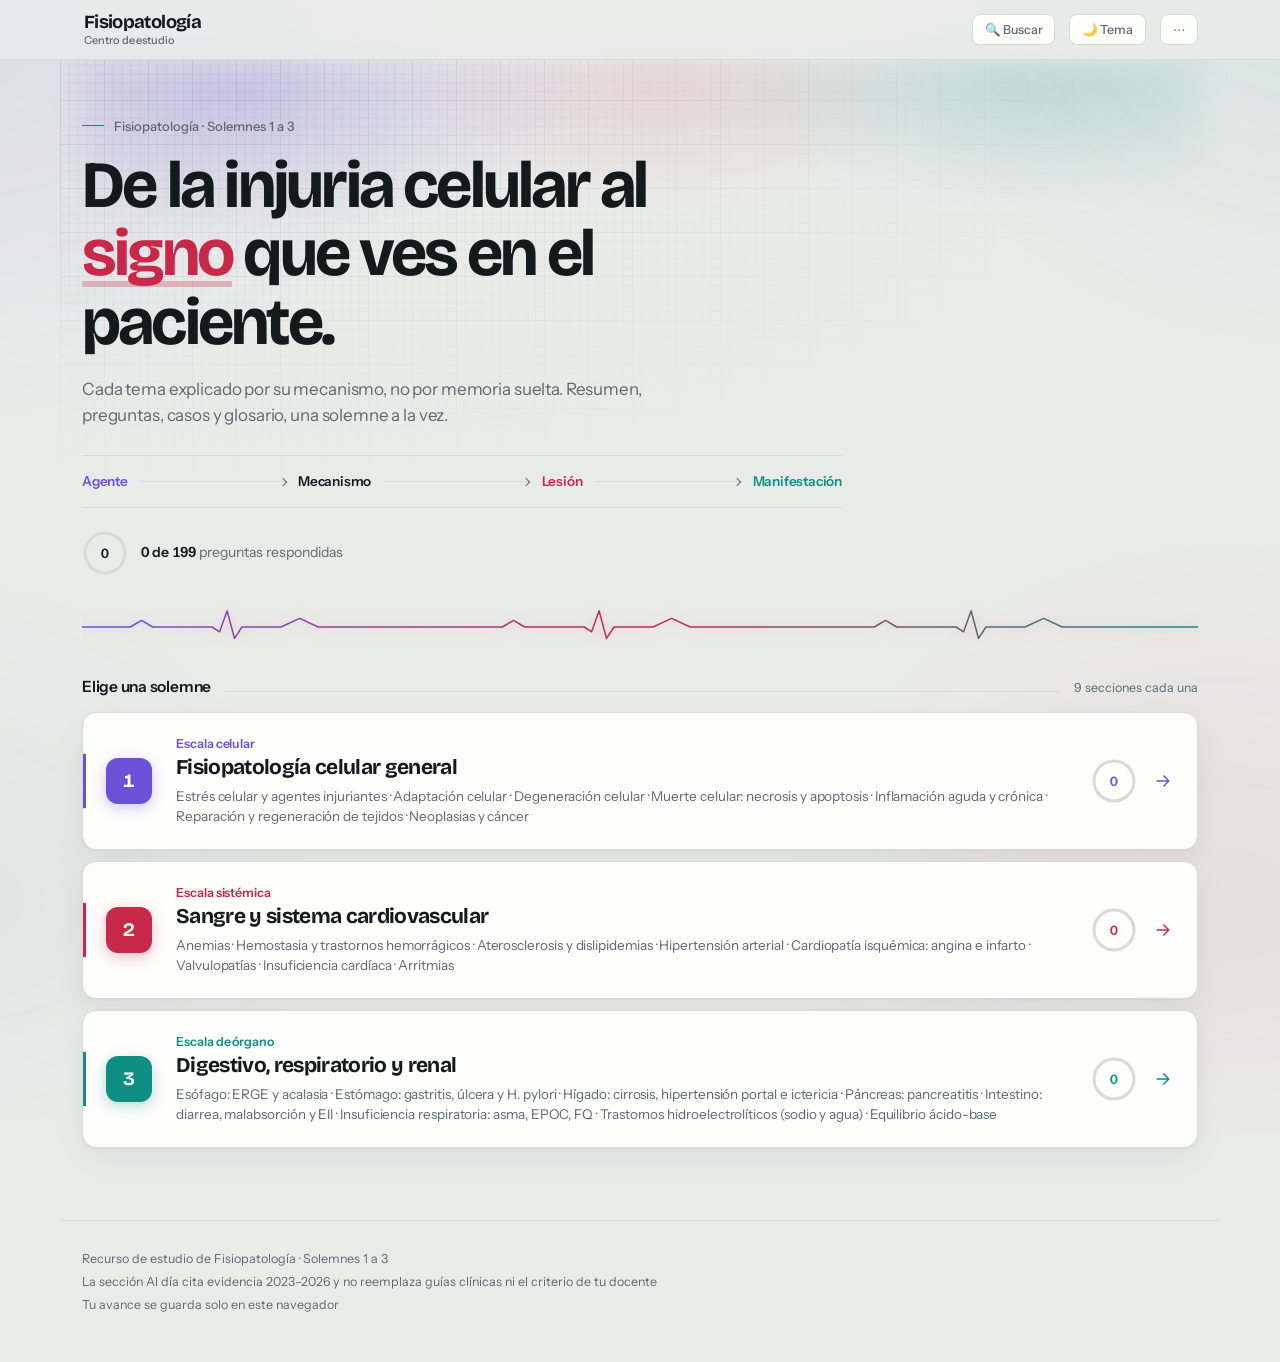
==== commit 06e9b416: "Corregir zoom y desborde horizontal en movil; agrupar acciones en menu" ====
--- a/public/index.html
+++ b/public/index.html
@@ -7,7 +7,7 @@
 <link rel="preconnect" href="https://fonts.googleapis.com">
 <link rel="preconnect" href="https://fonts.gstatic.com" crossorigin>
 <link href="https://fonts.googleapis.com/css2?family=Bricolage+Grotesque:opsz,wght@12..96,400;12..96,500;12..96,600;12..96,700;12..96,800&family=Instrument+Sans:wght@400;500;600;700&display=swap" rel="stylesheet">
-<link rel="stylesheet" href="styles.css?v=11">
+<link rel="stylesheet" href="styles.css?v=13">
 <script>try{document.documentElement.setAttribute('data-theme',localStorage.getItem('fp_theme')==='dark'?'dark':'light');}catch(e){}</script>
 </head>
 <body>
@@ -31,9 +31,14 @@
     <div class="spacer"></div>
     <button class="tb-btn" onclick="openSearch()" title="Buscar en todo el contenido (tecla /)" aria-label="Buscar">🔍<span class="tbl"> Buscar</span></button>
     <button class="tb-btn" id="themeBtn" onclick="toggleTheme()" aria-label="Cambiar tema">🌙<span class="tbl"> Tema</span></button>
-    <button class="tb-btn tb-opt" onclick="exportProgress()" title="Descargar tu progreso como archivo" aria-label="Exportar progreso">⬇<span class="tbl"> Exportar</span></button>
-    <button class="tb-btn tb-opt" onclick="document.getElementById('importFile').click()" title="Cargar un progreso guardado" aria-label="Importar progreso">⬆<span class="tbl"> Importar</span></button>
-    <button class="tb-btn tb-opt" onclick="resetProgress()" title="Borrar tu progreso guardado" aria-label="Reiniciar progreso">↺<span class="tbl"> Progreso</span></button>
+    <div class="tb-more">
+      <button class="tb-btn" onclick="toggleMore(event)" aria-label="Más opciones" aria-haspopup="true" aria-expanded="false" id="moreBtn">⋯</button>
+      <div class="tb-menu" id="tbMenu" hidden>
+        <button onclick="exportProgress();closeMore()">⬇ Exportar progreso</button>
+        <button onclick="document.getElementById('importFile').click();closeMore()">⬆ Importar progreso</button>
+        <button onclick="closeMore();resetProgress()">↺ Reiniciar progreso</button>
+      </div>
+    </div>
     <input type="file" id="importFile" accept="application/json,.json" onchange="importProgress(this)" hidden>
   </div>
 </div>
@@ -55,7 +60,7 @@
   </div>
 </div>
 
-<script src="data.js?v=11"></script>
-<script src="app.js?v=11"></script>
+<script src="data.js?v=13"></script>
+<script src="app.js?v=13"></script>
 </body>
 </html>
--- a/public/styles.css
+++ b/public/styles.css
@@ -90,29 +90,41 @@
 .spacer{flex:1}
 .tb-btn{border:1px solid var(--line);background:var(--panel);color:var(--muted);border-radius:8px;padding:7px 12px;font-size:12.5px;font-weight:500;letter-spacing:-.01em;transition:color .15s,border-color .15s,transform .15s}
 .tb-btn:hover{color:var(--ink);border-color:color-mix(in srgb,var(--ink) 28%,var(--line));transform:translateY(-1px)}
-/* touch-action:manipulation desactiva el doble-toque-para-zoom del navegador:
-   sin esto, tocar rapido dos veces un boton deszoomaba la pagina en el celular. */
-button,.tb-btn,.btn,.opt,.pbtn,.sbtn,.chpb,.se-item,.solrow,.hubcard,.tp{touch-action:manipulation}
+/* Doble-toque-para-zoom: el navegador movil lo dispara al tocar rapido dos veces
+   EN CUALQUIER PARTE, no solo en un boton. Aplicarlo a toda la pagina es lo que
+   corta el "se deszoomea y queda todo chico". El pellizco para hacer zoom SIGUE
+   funcionando: manipulation solo desactiva el doble-toque, no el pinch-zoom. */
+html{touch-action:manipulation}
+button{touch-action:manipulation}
+/* Evita que iOS reescale el texto al girar el telefono */
+html{-webkit-text-size-adjust:100%;text-size-adjust:100%}
+/* Red de seguridad: ninguna palabra o dato largo debe poder ensanchar la pagina.
+   Un solo desborde hace que el navegador movil encoja TODO para que quepa. */
+body{overflow-wrap:break-word}
 .topbar-in{flex-wrap:nowrap}
 .tb-btn{white-space:nowrap;flex:none}
+/* menu de acciones secundarias */
+.tb-more{position:relative;flex:none}
+.tb-menu{position:absolute;right:0;top:calc(100% + 7px);min-width:212px;background:var(--panel);border:1px solid var(--line);border-radius:11px;box-shadow:var(--shadow-lift);padding:6px;z-index:60;animation:riseSm .16s ease both}
+.tb-menu[hidden]{display:none}
+.tb-menu button{display:block;width:100%;text-align:left;background:none;border:0;border-radius:8px;padding:11px 12px;font-family:var(--ui);font-size:14px;color:var(--ink);letter-spacing:-.01em}
+.tb-menu button:hover{background:var(--soft)}
+
 @media(max-width:760px){
-  /* solo iconos: los rotulos ocupaban mas ancho del disponible y desbordaban */
+  /* solo iconos: los rotulos ocupaban mas ancho del disponible */
   .tb-btn .tbl{display:none}
-  .tb-btn{padding:8px 10px;font-size:15px;line-height:1;min-height:38px}
-  .topbar-in{gap:7px;padding:9px 12px}
-  .brand .wm b{font-size:16px}
+  .tb-btn{padding:9px 12px;font-size:16px;line-height:1;min-height:40px}
+  .topbar-in{gap:8px;padding:9px 13px}
+  .brand .wm b{font-size:16.5px}
 }
 @media(max-width:560px){
   .brand .wm small{display:none}
   .brand .mark{width:30px;height:30px}
-  .tb-btn{padding:8px 9px;font-size:14px}
-  .topbar-in{gap:5px;padding:9px 10px}
-}
-@media(max-width:400px){
-  /* todo sigue accesible: se encoge, no se esconde */
-  .brand .wm b{font-size:14.5px}
-  .tb-btn{padding:7px 7px;font-size:13.5px}
-  .topbar-in{gap:4px;padding:8px 8px}
+}
+@media(max-width:380px){
+  .brand .wm b{font-size:15px}
+  .tb-btn{padding:8px 10px}
+  .topbar-in{gap:6px;padding:8px 10px}
 }
 
 .wrap{max-width:1160px;margin:0 auto;padding:26px 22px 72px;animation:fadeIn .3s ease both}
@@ -414,8 +426,12 @@
 .mnem .word{font-family:var(--display);font-size:22px;font-weight:700;letter-spacing:-.032em}
 .mnem .expl{font-family:var(--prose);color:var(--muted);font-size:14.5px;letter-spacing:-.005em;margin-top:3px}
 .mnem ul{margin:16px 0 0;padding:0;list-style:none}
-.mnem li{padding:9px 0;border-top:1px solid var(--line);display:flex;gap:14px;align-items:baseline;font-size:15px}
+.mnem li{padding:9px 0;border-top:1px solid var(--line);display:flex;gap:14px;align-items:baseline;font-size:15px;flex-wrap:wrap}
 .mnem li b{font-size:13.5px;font-weight:600;flex:none;color:var(--c);min-width:88px}
+/* sin min-width:0 el item flex no puede encogerse por debajo de su contenido y
+   un texto largo sin espacios ("Diabetica/alcoholica/ayuno") desbordaba la pagina */
+.mnem li span{flex:1;min-width:0;overflow-wrap:anywhere}
+@media(max-width:420px){.mnem li{gap:8px}.mnem li b{min-width:70px}}
 
 /* ---------------- glossary ---------------- */
 .gsearch{width:100%;max-width:74ch;padding:14px 17px;border:1px solid var(--line);border-radius:10px;background:var(--panel);color:var(--ink);font-family:var(--ui);font-size:15px;margin-bottom:18px;transition:border-color .16s,box-shadow .16s;animation:riseSm .45s .1s both}
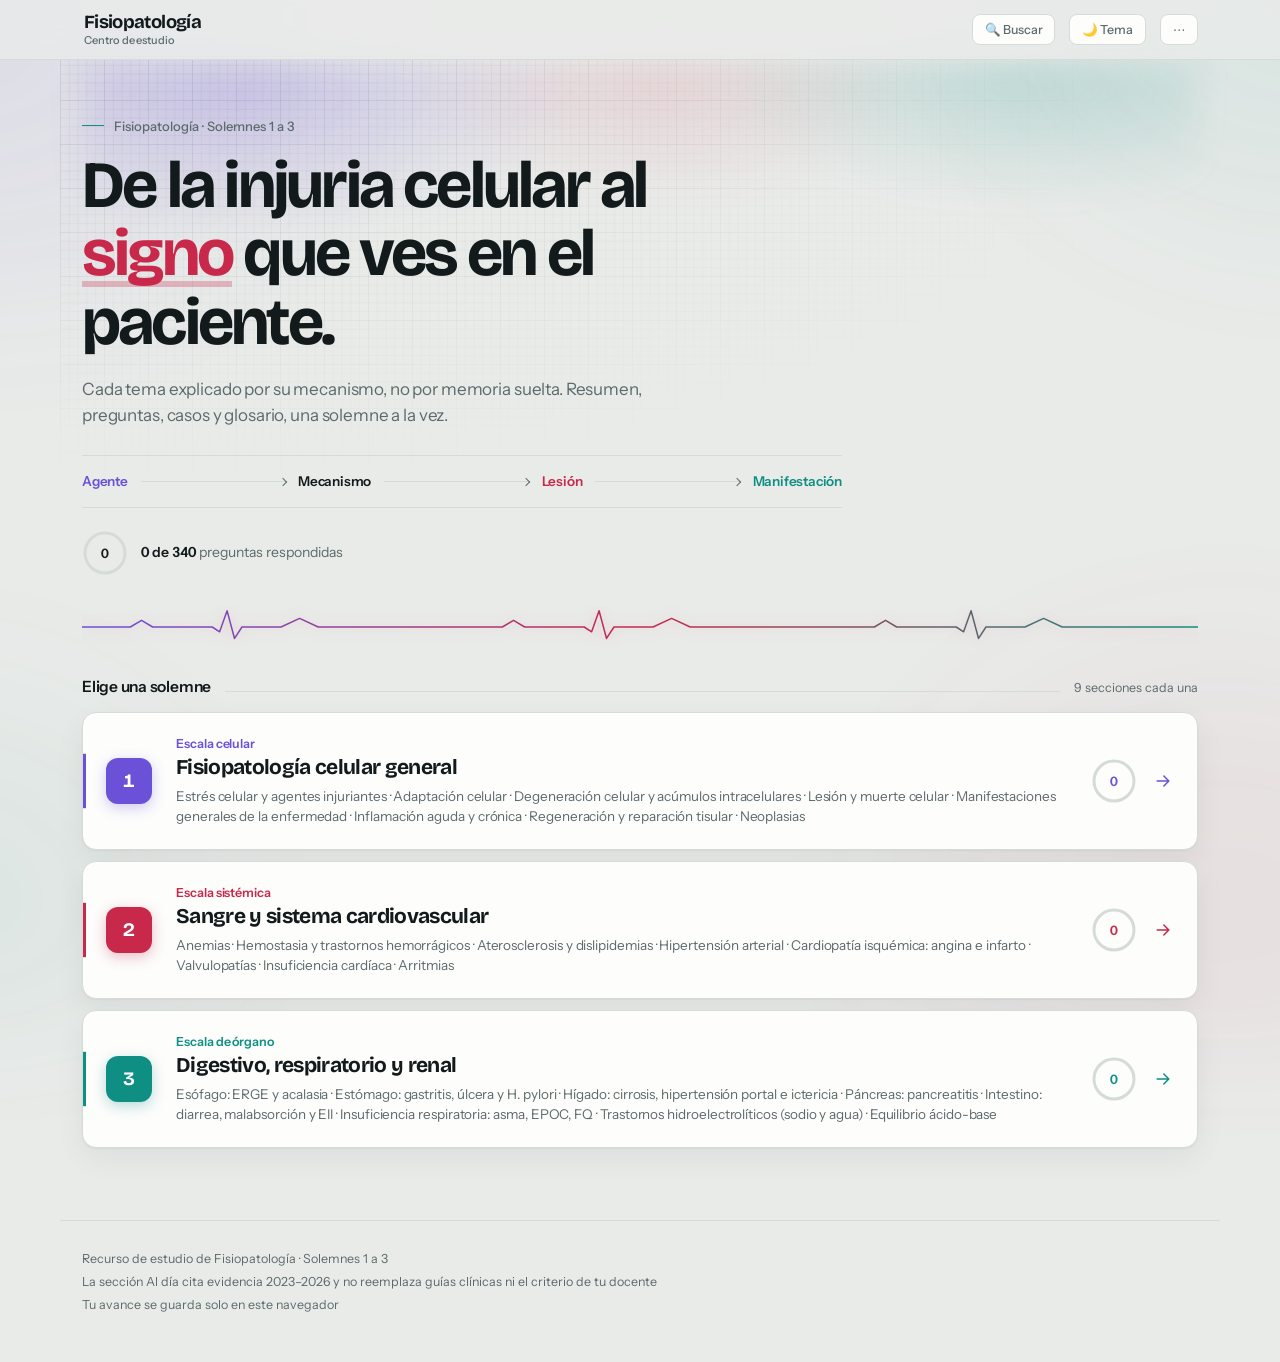
==== commit d50b9587: "Reescribir Solemne 1 con las clases y el libro Robbins" ====
--- a/public/index.html
+++ b/public/index.html
@@ -7,7 +7,7 @@
 <link rel="preconnect" href="https://fonts.googleapis.com">
 <link rel="preconnect" href="https://fonts.gstatic.com" crossorigin>
 <link href="https://fonts.googleapis.com/css2?family=Bricolage+Grotesque:opsz,wght@12..96,400;12..96,500;12..96,600;12..96,700;12..96,800&family=Instrument+Sans:wght@400;500;600;700&display=swap" rel="stylesheet">
-<link rel="stylesheet" href="styles.css?v=13">
+<link rel="stylesheet" href="styles.css?v=16">
 <script>try{document.documentElement.setAttribute('data-theme',localStorage.getItem('fp_theme')==='dark'?'dark':'light');}catch(e){}</script>
 </head>
 <body>
@@ -60,7 +60,7 @@
   </div>
 </div>
 
-<script src="data.js?v=13"></script>
-<script src="app.js?v=13"></script>
+<script src="data.js?v=16"></script>
+<script src="app.js?v=16"></script>
 </body>
 </html>
--- a/public/styles.css
+++ b/public/styles.css
@@ -483,6 +483,25 @@
 @media(max-width:560px){.search-ov{padding:6vh 12px 12px}.search-box{max-height:86vh}}
 .progpill{font-size:12.5px;color:var(--muted);font-variant-numeric:tabular-nums}
 
+/* ---------------- preguntas del libro ---------------- */
+.lbpag{font-size:12px;font-weight:600;color:var(--c);border:1px solid color-mix(in srgb,var(--c) 35%,var(--line));border-radius:5px;padding:2px 9px;white-space:nowrap}
+.secintro{font-family:var(--prose);color:var(--muted);font-size:14.5px;line-height:1.55;margin:0 0 16px;max-width:70ch}
+
+/* ---------------- PATOLOGIAS: catalogo por clase ---------------- */
+.patgrp{margin-bottom:26px;animation:riseSm .4s both}
+.patclase{font-family:var(--ui);font-size:12.5px;font-weight:600;color:var(--muted);letter-spacing:-.005em;margin:0 0 10px;display:flex;align-items:center;gap:10px}
+.patclase::after{content:"";flex:1;height:1px;background:var(--line)}
+.patclase span{flex:none;order:3;font-variant-numeric:tabular-nums;font-size:11.5px;background:var(--soft);border:1px solid var(--line);border-radius:20px;padding:1px 9px}
+.patcard{background:var(--panel);border:1px solid var(--line);border-left:3px solid var(--c);border-radius:11px;margin-bottom:8px;overflow:hidden;transition:border-color .15s,box-shadow .15s}
+.patcard[open]{box-shadow:var(--shadow)}
+.patcard>summary{cursor:pointer;padding:13px 16px;list-style:none;display:flex;flex-direction:column;gap:3px}
+.patcard>summary::-webkit-details-marker{display:none}
+.patcard>summary:hover b{color:var(--c)}
+.patcard>summary b{font-family:var(--display);font-size:16px;font-weight:600;letter-spacing:-.022em;line-height:1.25;transition:color .15s}
+.patq{font-family:var(--prose);font-size:13.5px;color:var(--muted);line-height:1.4;letter-spacing:-.005em}
+.patm{font-family:var(--prose);font-size:15.5px;line-height:1.6;letter-spacing:-.005em;padding:0 16px 15px;border-top:1px solid var(--line);padding-top:13px;margin-top:2px;animation:riseSm .3s both}
+@media(max-width:600px){.patcard>summary{padding:12px 14px}.patm{padding:13px 14px 14px;font-size:15px}}
+
 /* ---------------- CADENAS: reconstruye el mecanismo ---------------- */
 .chhead{display:flex;align-items:flex-start;gap:14px;justify-content:space-between;margin-bottom:12px}
 .chhl{min-width:0}
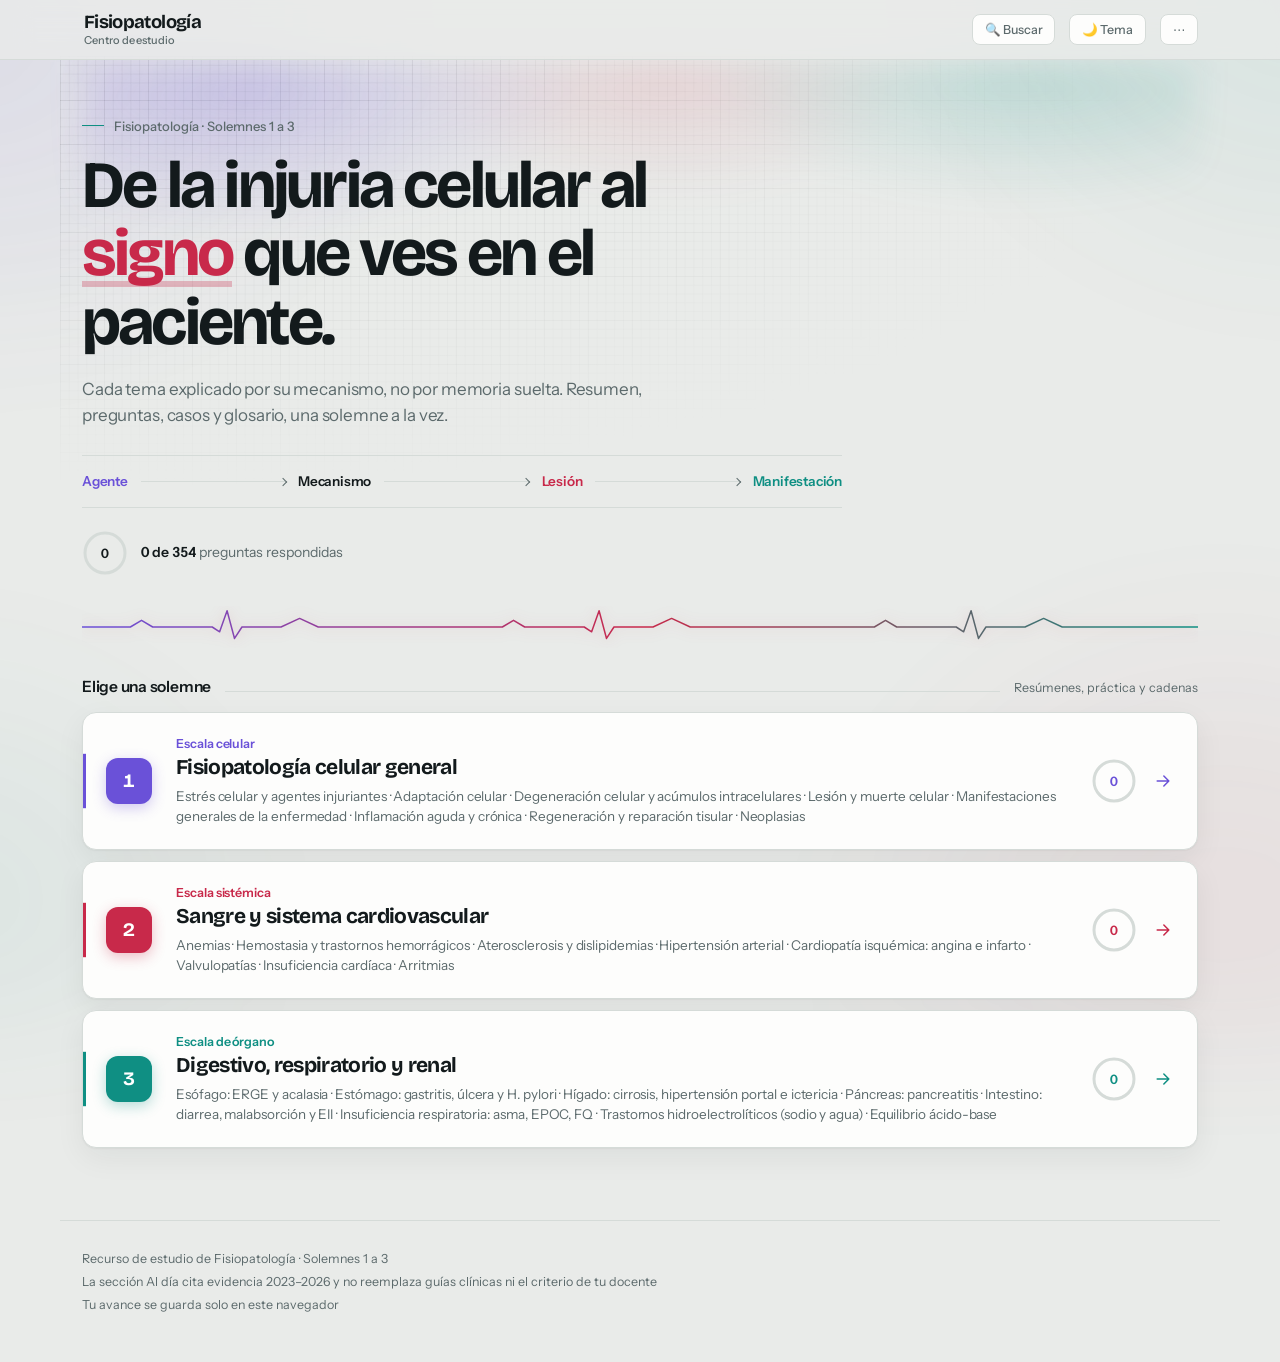
==== commit 3b1a06f4: "Corregir errores de la auditoria y limpiar S1" ====
--- a/public/index.html
+++ b/public/index.html
@@ -7,7 +7,7 @@
 <link rel="preconnect" href="https://fonts.googleapis.com">
 <link rel="preconnect" href="https://fonts.gstatic.com" crossorigin>
 <link href="https://fonts.googleapis.com/css2?family=Bricolage+Grotesque:opsz,wght@12..96,400;12..96,500;12..96,600;12..96,700;12..96,800&family=Instrument+Sans:wght@400;500;600;700&display=swap" rel="stylesheet">
-<link rel="stylesheet" href="styles.css?v=16">
+<link rel="stylesheet" href="styles.css?v=17">
 <script>try{document.documentElement.setAttribute('data-theme',localStorage.getItem('fp_theme')==='dark'?'dark':'light');}catch(e){}</script>
 </head>
 <body>
@@ -60,7 +60,7 @@
   </div>
 </div>
 
-<script src="data.js?v=16"></script>
-<script src="app.js?v=16"></script>
+<script src="data.js?v=17"></script>
+<script src="app.js?v=17"></script>
 </body>
 </html>
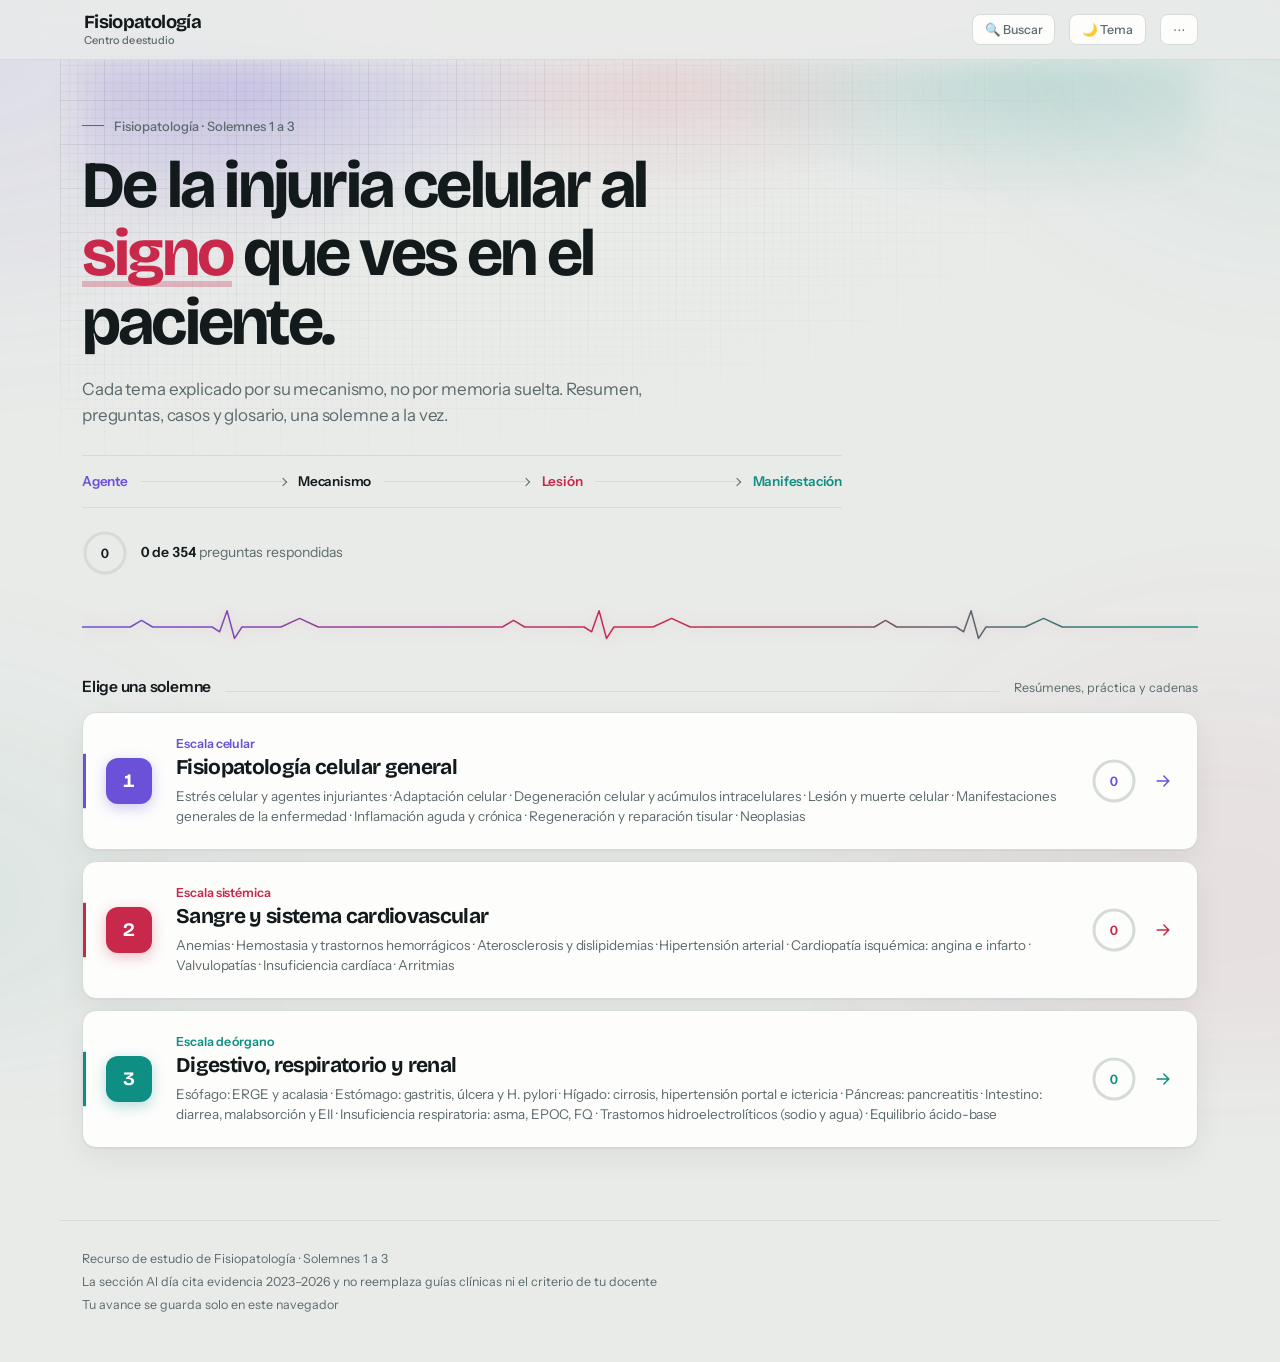
==== commit d955a1b0: "Reemplazar cadenas duplicadas y equilibrar distractores" ====
--- a/public/index.html
+++ b/public/index.html
@@ -7,7 +7,7 @@
 <link rel="preconnect" href="https://fonts.googleapis.com">
 <link rel="preconnect" href="https://fonts.gstatic.com" crossorigin>
 <link href="https://fonts.googleapis.com/css2?family=Bricolage+Grotesque:opsz,wght@12..96,400;12..96,500;12..96,600;12..96,700;12..96,800&family=Instrument+Sans:wght@400;500;600;700&display=swap" rel="stylesheet">
-<link rel="stylesheet" href="styles.css?v=17">
+<link rel="stylesheet" href="styles.css?v=18">
 <script>try{document.documentElement.setAttribute('data-theme',localStorage.getItem('fp_theme')==='dark'?'dark':'light');}catch(e){}</script>
 </head>
 <body>
@@ -60,7 +60,7 @@
   </div>
 </div>
 
-<script src="data.js?v=17"></script>
-<script src="app.js?v=17"></script>
+<script src="data.js?v=18"></script>
+<script src="app.js?v=18"></script>
 </body>
 </html>
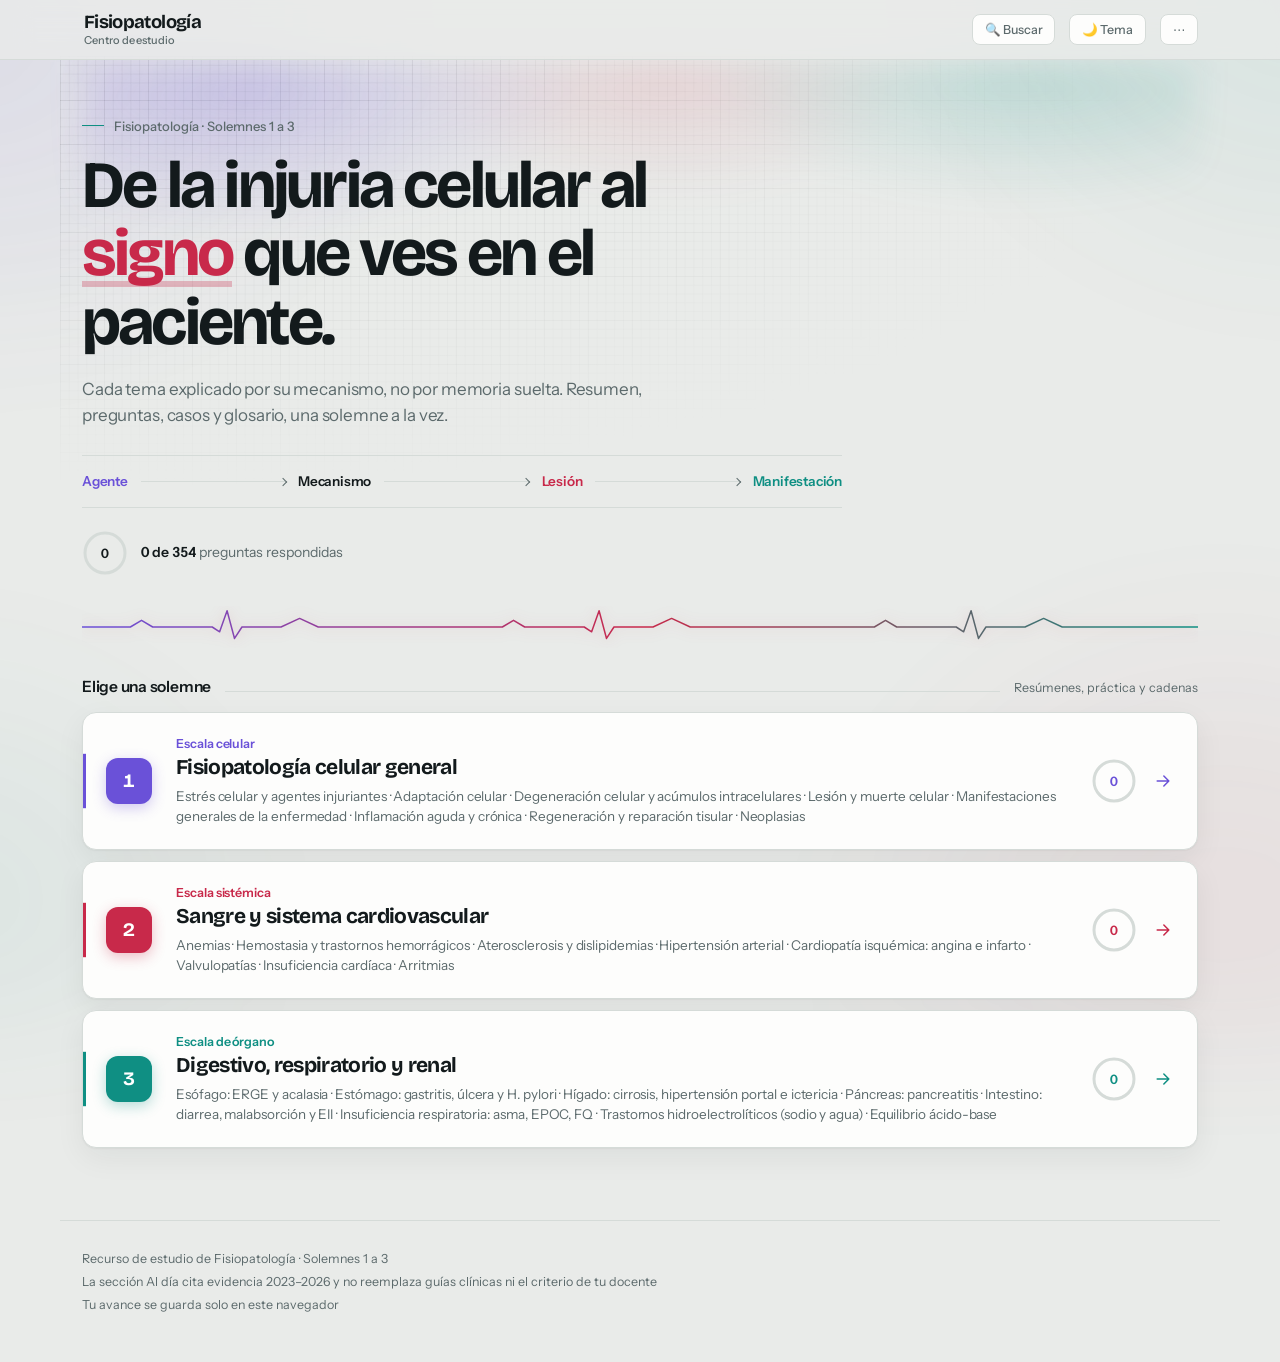
==== commit 0a0e22b4: "Equilibrar distractores de las preguntas del libro" ====
--- a/public/index.html
+++ b/public/index.html
@@ -7,7 +7,7 @@
 <link rel="preconnect" href="https://fonts.googleapis.com">
 <link rel="preconnect" href="https://fonts.gstatic.com" crossorigin>
 <link href="https://fonts.googleapis.com/css2?family=Bricolage+Grotesque:opsz,wght@12..96,400;12..96,500;12..96,600;12..96,700;12..96,800&family=Instrument+Sans:wght@400;500;600;700&display=swap" rel="stylesheet">
-<link rel="stylesheet" href="styles.css?v=18">
+<link rel="stylesheet" href="styles.css?v=19">
 <script>try{document.documentElement.setAttribute('data-theme',localStorage.getItem('fp_theme')==='dark'?'dark':'light');}catch(e){}</script>
 </head>
 <body>
@@ -60,7 +60,7 @@
   </div>
 </div>
 
-<script src="data.js?v=18"></script>
-<script src="app.js?v=18"></script>
+<script src="data.js?v=19"></script>
+<script src="app.js?v=19"></script>
 </body>
 </html>
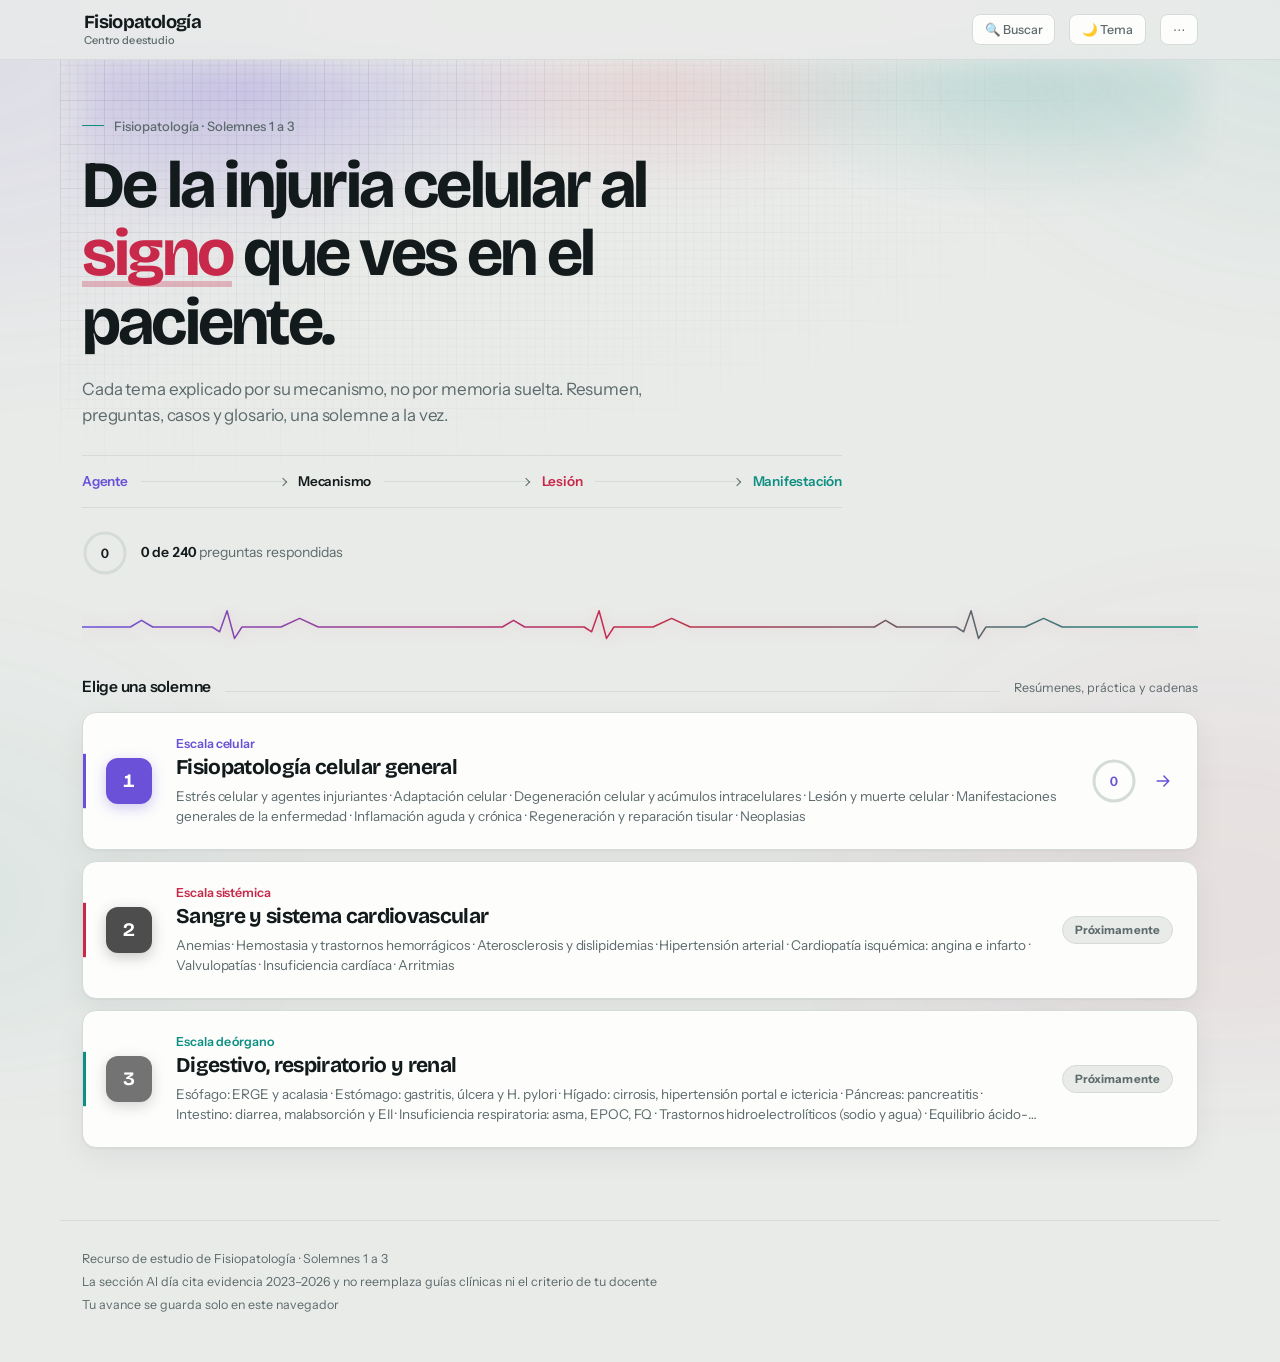
==== commit ff3e04a3: "Bloquear S2 y S3, dejarlas como Proximamente Se ocultan del buscador global y openSol() las ignora a" ====
--- a/public/index.html
+++ b/public/index.html
@@ -7,7 +7,7 @@
 <link rel="preconnect" href="https://fonts.googleapis.com">
 <link rel="preconnect" href="https://fonts.gstatic.com" crossorigin>
 <link href="https://fonts.googleapis.com/css2?family=Bricolage+Grotesque:opsz,wght@12..96,400;12..96,500;12..96,600;12..96,700;12..96,800&family=Instrument+Sans:wght@400;500;600;700&display=swap" rel="stylesheet">
-<link rel="stylesheet" href="styles.css?v=19">
+<link rel="stylesheet" href="styles.css?v=20">
 <script>try{document.documentElement.setAttribute('data-theme',localStorage.getItem('fp_theme')==='dark'?'dark':'light');}catch(e){}</script>
 </head>
 <body>
@@ -60,7 +60,7 @@
   </div>
 </div>
 
-<script src="data.js?v=19"></script>
-<script src="app.js?v=19"></script>
+<script src="data.js?v=20"></script>
+<script src="app.js?v=20"></script>
 </body>
 </html>
--- a/public/styles.css
+++ b/public/styles.css
@@ -223,6 +223,13 @@
 .sr-go{display:inline-flex;color:var(--c);transition:transform .22s}
 .sr-go svg{width:20px;height:20px}
 .solrow:hover .sr-go{transform:translateX(5px)}
+.solrow.locked{cursor:default;opacity:.62}
+.solrow.locked:hover{transform:none;box-shadow:var(--shadow);border-color:var(--line)}
+.solrow.locked:hover::before{transform:scaleY(.4)}
+.solrow.locked:hover::after{opacity:0}
+.solrow.locked .sr-chip{filter:grayscale(1)}
+.sr-soon{display:inline-flex;align-items:center;gap:6px;font-size:11.5px;font-weight:700;letter-spacing:.01em;
+  color:var(--muted);background:var(--panel-2,var(--bg));border:1px solid var(--line);border-radius:100px;padding:6px 12px}
 @media(max-width:760px){
   .solrow{grid-template-columns:auto 1fr;gap:16px;padding:20px 18px 20px 16px;row-gap:14px}
   .sr-end{grid-column:1/-1;justify-content:space-between;width:100%;padding-top:2px;border-top:1px solid var(--line)}
